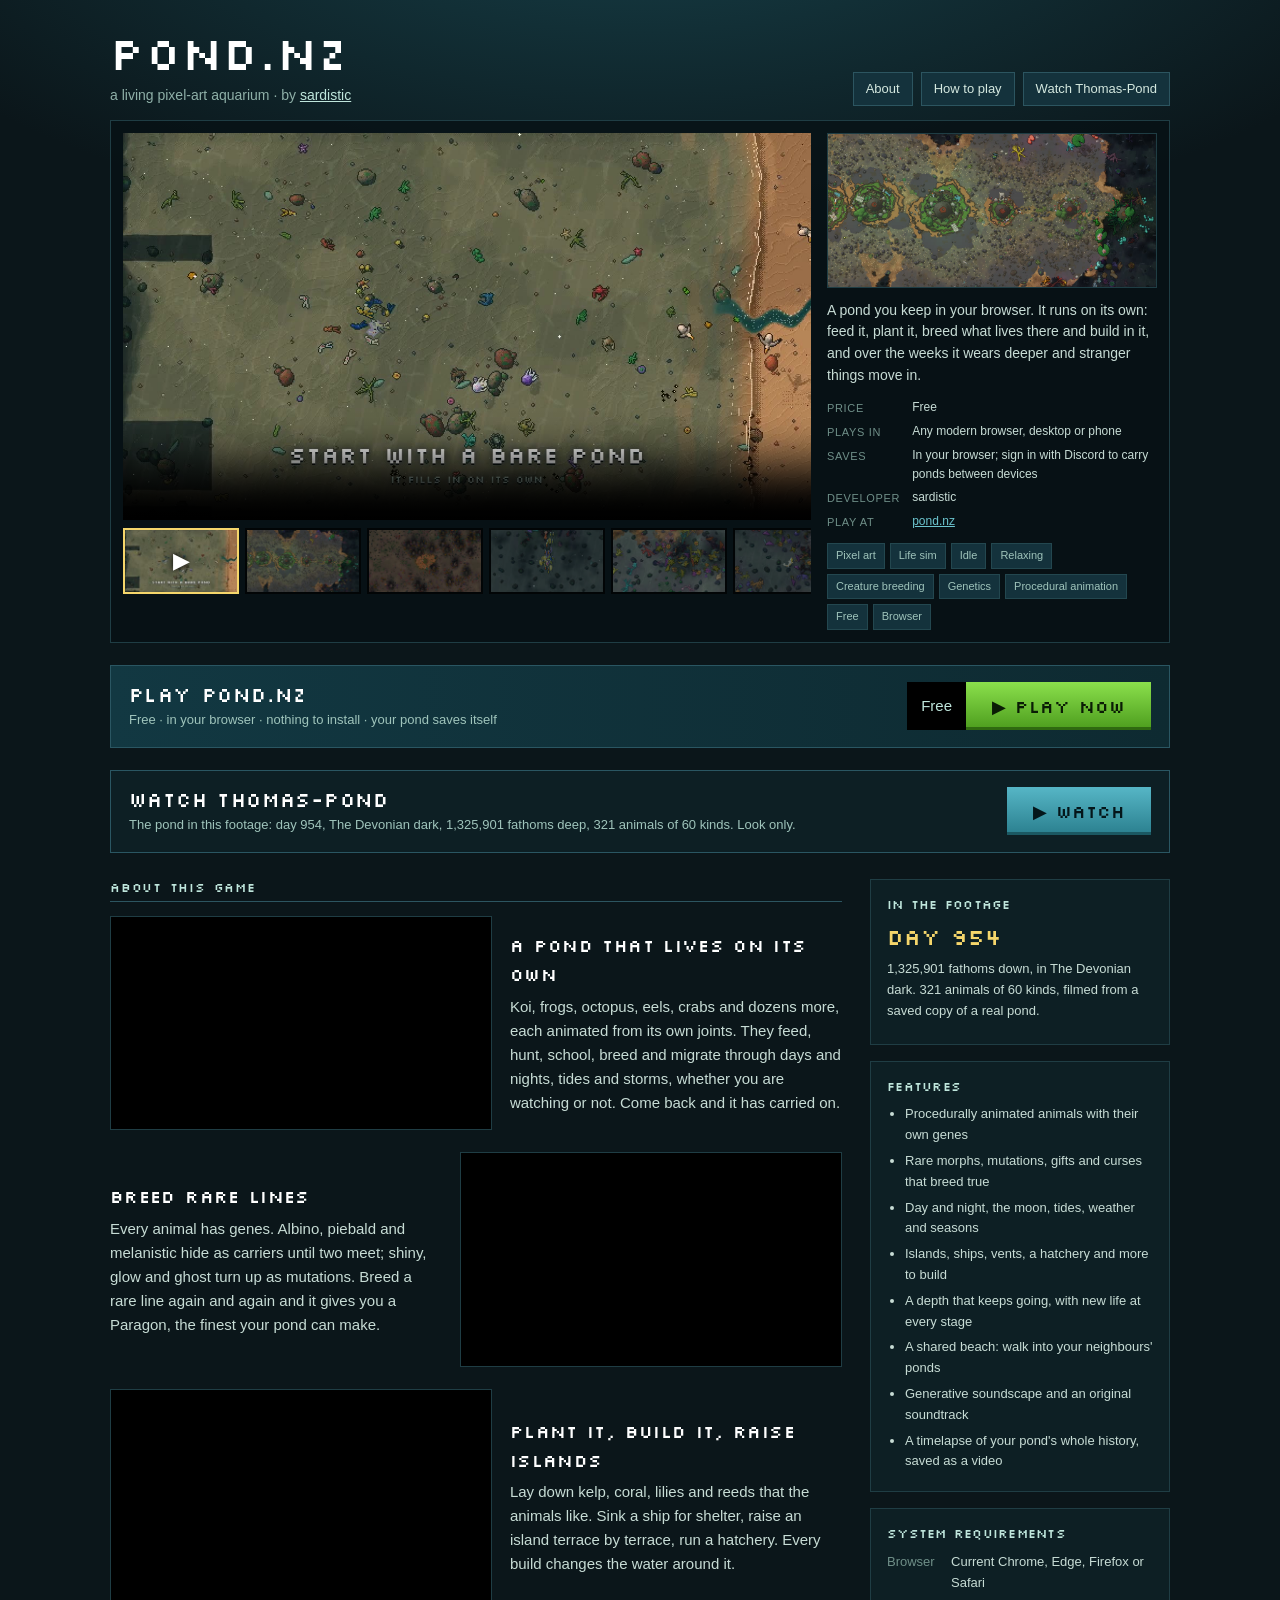
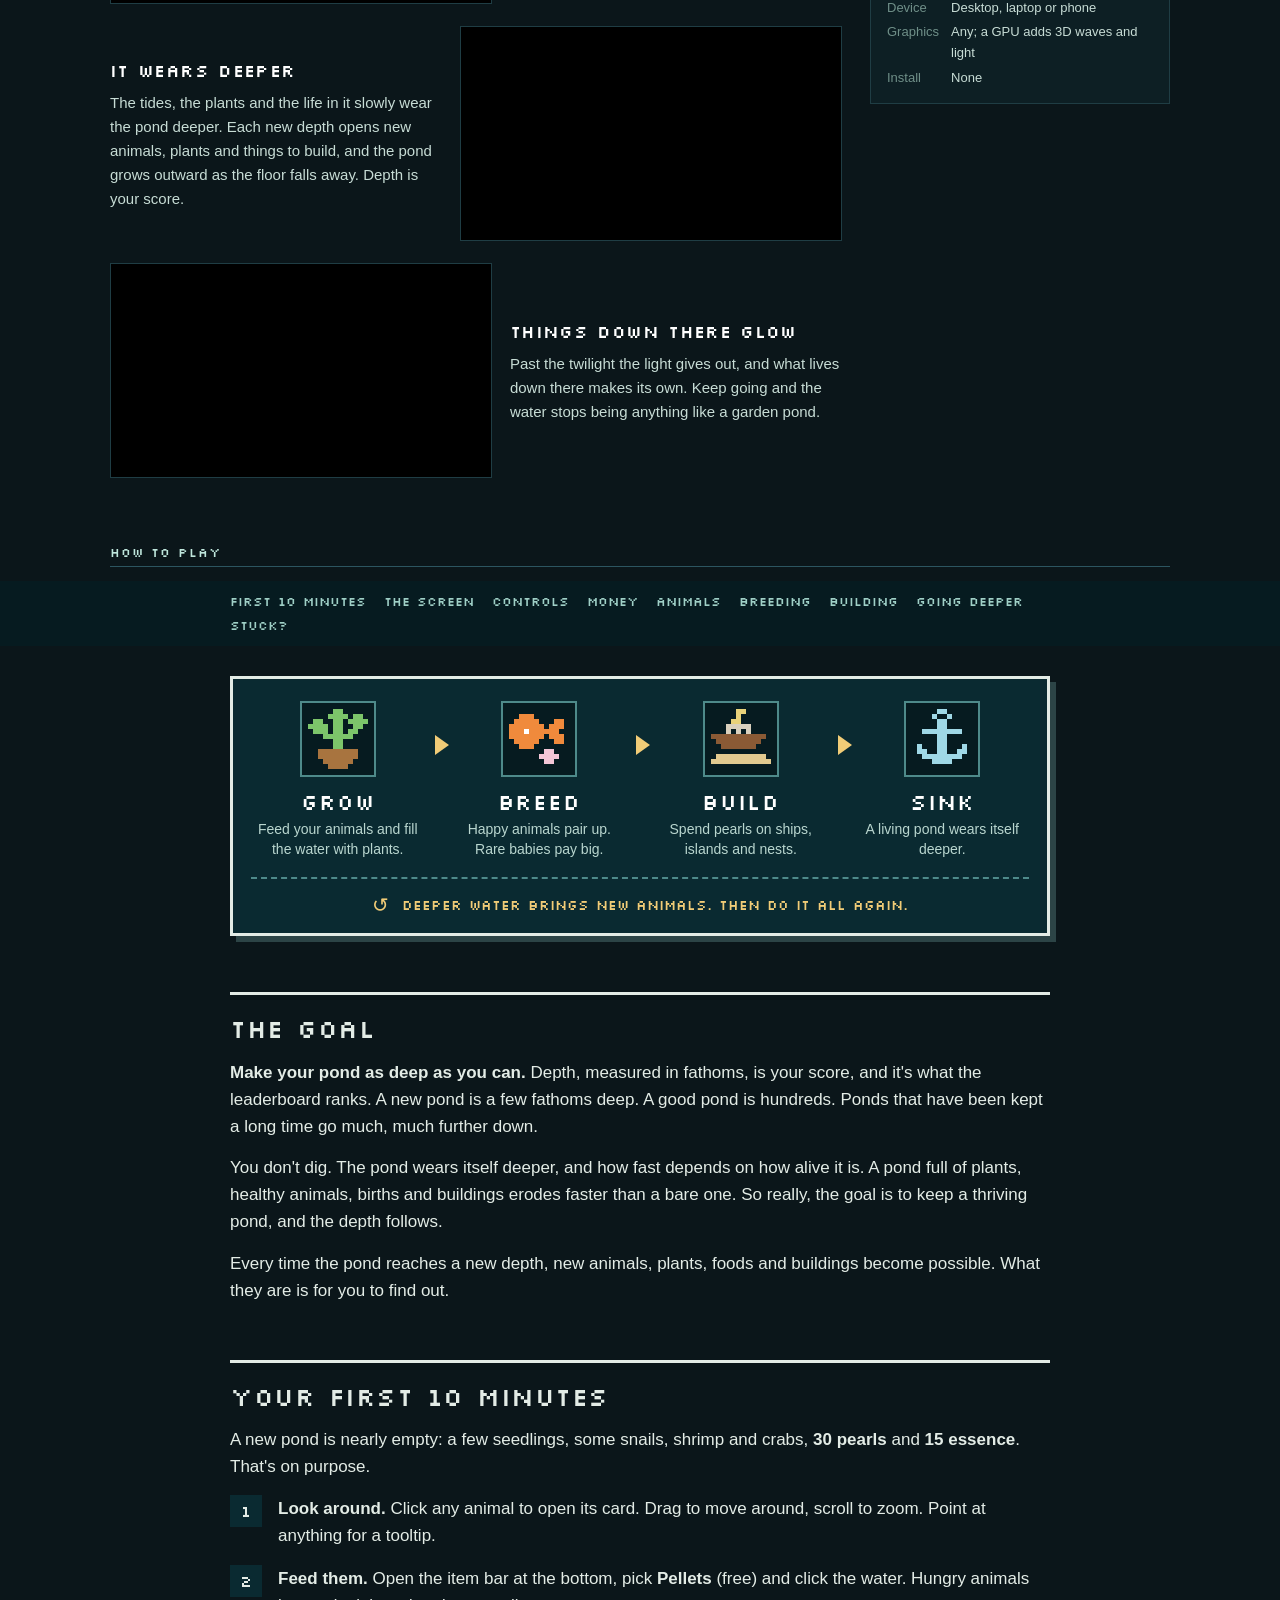
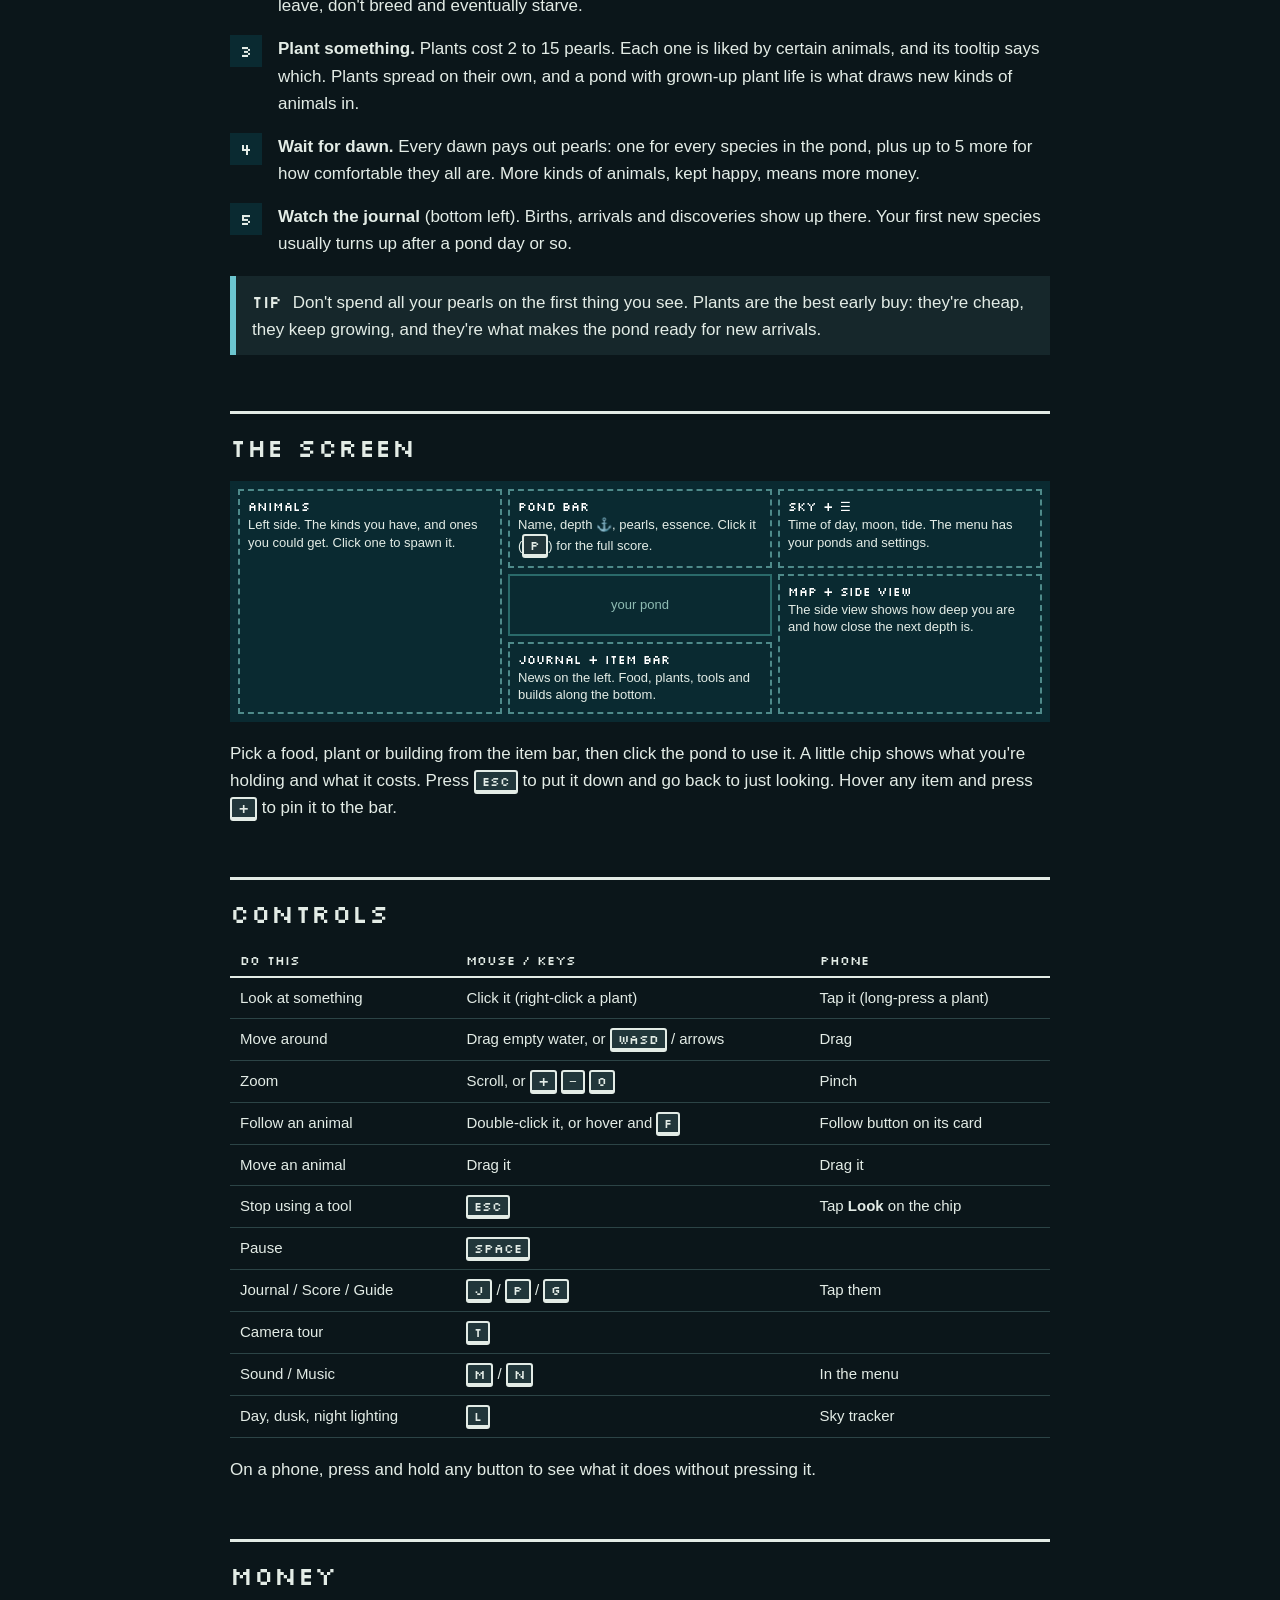
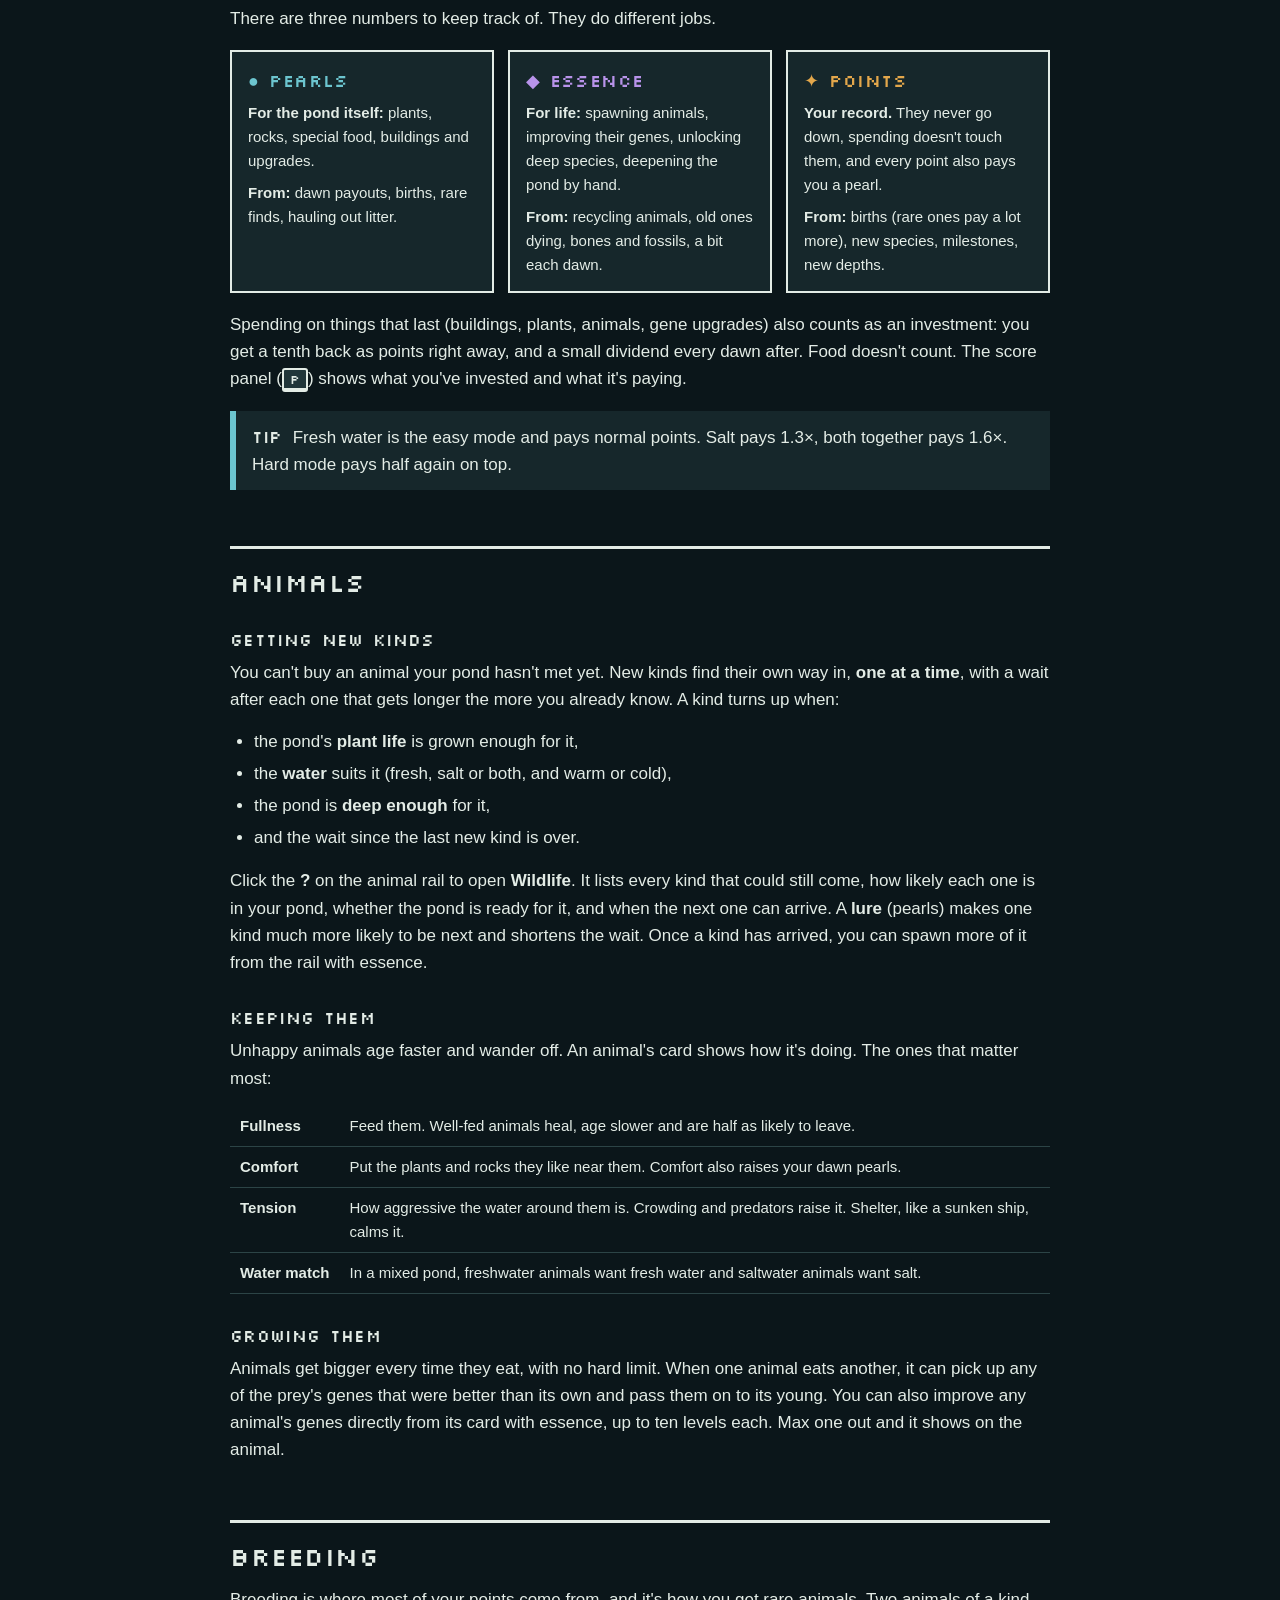
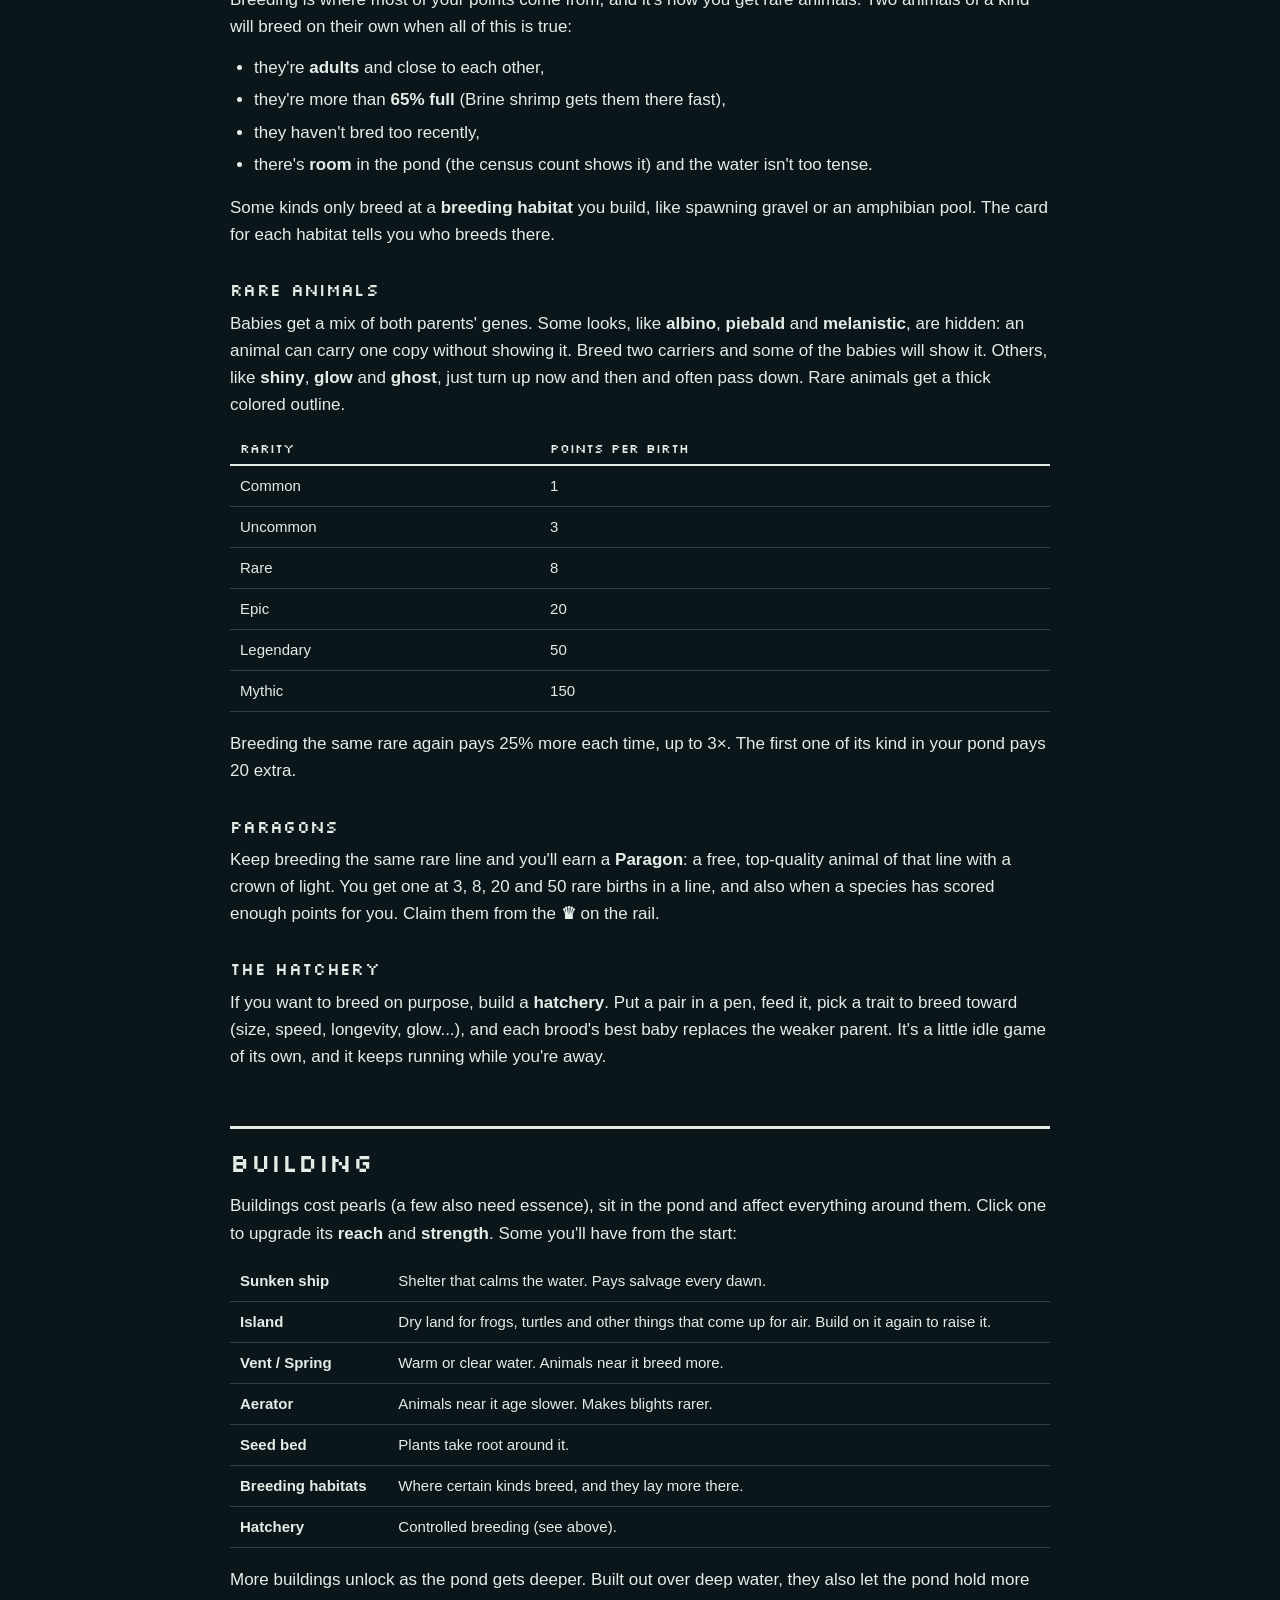
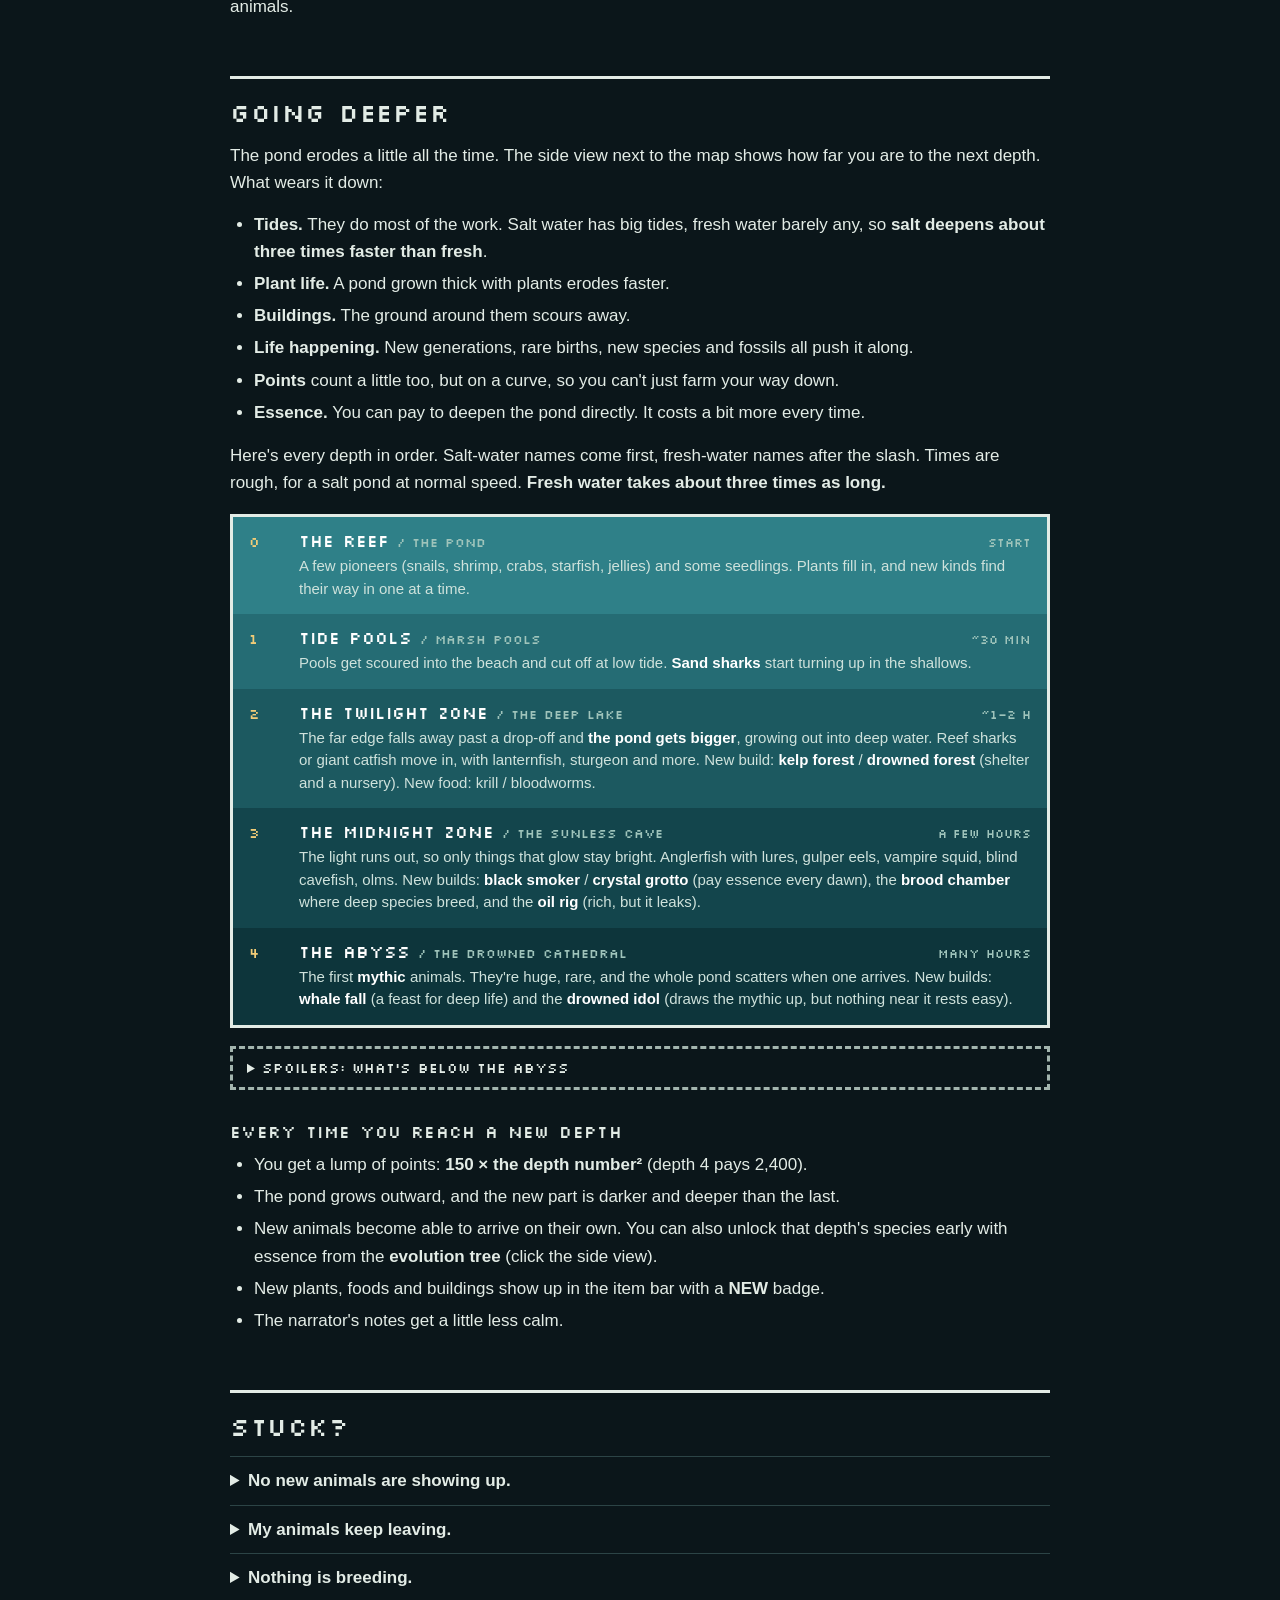
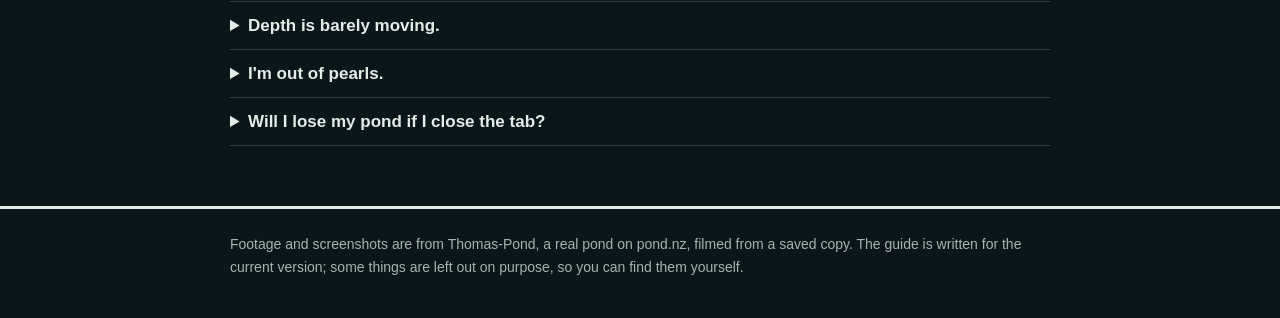
==== store/index.html @ df3bb443 "Add a store page at /store, with footage filmed from a real pond pond.nz/store: the trailer and scre" ====
<!doctype html>
<html lang="en">
<head>
<meta charset="utf-8">
<meta name="viewport" content="width=device-width,initial-scale=1">
<meta name="description" content="pond.nz, a living pixel-art aquarium in your browser: trailer, screenshots, features and how to play.">
<title>pond.nz · a living pixel-art aquarium</title>
<link rel="icon" href="/favicon.ico">
<link rel="canonical" href="https://pond.nz/store/">
<meta property="og:title" content="pond.nz · a living pixel-art aquarium">
<meta property="og:description" content="A pond you keep in your browser. Free, nothing to install.">
<meta property="og:image" content="https://pond.nz/store/media/trailer-poster.jpg">
<meta property="og:url" content="https://pond.nz/store/">
<link rel="preconnect" href="https://fonts.googleapis.com">
<link href="https://fonts.googleapis.com/css2?family=Silkscreen&display=swap" rel="stylesheet">
<style>
:root{
  --bg:#0f1c1f;--panel:#16272b;--ink:#e3ece6;--soft:#a3b5ae;--rule:#2c4446;
  --water:#0a2a31;--water2:#061b20;--pearl:#6cc5cf;--ess:#b893ea;--pts:#e3a74b;--key:#21363a;
  --pixel:'Silkscreen',ui-monospace,monospace;
}
*{box-sizing:border-box}
html{-webkit-text-size-adjust:100%}
body{margin:0;background:var(--bg);color:var(--ink);font:17px/1.6 ui-rounded,'Trebuchet MS',Verdana,sans-serif}
a{color:var(--pearl)}
.wrap{max-width:860px;margin:0 auto;padding:0 20px}
h1,h2,h3,.px{font-family:var(--pixel);font-weight:400;letter-spacing:.02em}
h2{font-size:26px;line-height:1.2;margin:56px 0 14px;padding-top:18px;border-top:3px solid var(--ink)}
h3{font-size:17px;margin:28px 0 6px}
p{margin:0 0 14px}
ul,ol{margin:0 0 16px;padding-left:24px}
li{margin:5px 0}
b{font-weight:700}

/* top */
.top{background:var(--water);color:var(--foam);border-bottom:6px solid var(--water2)}
.top .wrap{display:flex;gap:22px;align-items:center;padding-top:36px;padding-bottom:34px}
.top img{width:84px;height:84px;image-rendering:pixelated;flex:none}
.top h1{font-size:44px;line-height:1;margin:0 0 10px}
.top p{margin:0;max-width:560px;color:#b9d6cf}
.top a{color:#fff}
nav{background:var(--water2);font-family:var(--pixel);font-size:13px}
nav .wrap{display:flex;flex-wrap:wrap;gap:4px 18px;padding-top:10px;padding-bottom:10px}
nav a{color:#9fd0c6;text-decoration:none}
nav a:hover{color:#fff;text-decoration:underline}

kbd{font:13px/1 var(--pixel);background:var(--key);color:var(--ink);border:2px solid var(--ink);border-bottom-width:4px;border-radius:3px;padding:3px 6px 2px;display:inline-block;white-space:nowrap}

.box{background:var(--panel);border:2px solid var(--ink);box-shadow:5px 5px 0 var(--rule);padding:18px 22px;margin:20px 0}
.box > :last-child{margin-bottom:0}
.box h3:first-child{margin-top:0}
.tip{border-left:6px solid var(--pearl);background:var(--panel);padding:12px 16px;margin:18px 0}
.tip b:first-child{font-family:var(--pixel);font-weight:400;margin-right:6px}

ol.steps{counter-reset:s;list-style:none;padding:0}
ol.steps li{counter-increment:s;position:relative;padding-left:48px;margin:0 0 16px}
ol.steps li::before{content:counter(s);position:absolute;left:0;top:0;width:32px;height:32px;display:grid;place-items:center;font:16px var(--pixel);background:var(--water);color:var(--foam)}

table{width:100%;border-collapse:collapse;margin:8px 0 18px;font-size:15px}
th,td{text-align:left;vertical-align:top;padding:8px 10px;border-bottom:1px solid var(--rule)}
th{font:13px var(--pixel);border-bottom:2px solid var(--ink)}
td:first-child{white-space:nowrap}

.money{display:grid;grid-template-columns:repeat(3,1fr);gap:14px;margin:18px 0}
.coin{background:var(--panel);border:2px solid var(--ink);padding:14px 16px}
.coin h3{margin:0 0 6px;font-size:18px}
.coin p{font-size:15px;margin:0 0 8px}
.coin p:last-child{margin:0}
.pearl h3{color:var(--pearl)}.ess h3{color:var(--ess)}.pts h3{color:var(--pts)}

.screen{display:grid;grid-template-columns:repeat(3,1fr);grid-template-rows:auto auto auto;gap:6px;background:var(--water);padding:8px;margin:18px 0;color:var(--foam);font-size:13px;line-height:1.35}
.screen div{border:2px dashed #4e8a8a;padding:8px;min-height:62px}
.screen b{display:block;font:12px var(--pixel);font-weight:400;color:#fff;margin-bottom:2px}
.s-bar{grid-column:2}.s-sky{grid-column:3}.s-rail{grid-column:1;grid-row:1/4}.s-pond{grid-column:2;grid-row:2;border-style:solid!important;border-color:#2a6a6a!important;display:grid;place-items:center;text-align:center;color:#8fbcb3}
.s-map{grid-column:3;grid-row:2/4}.s-journal{grid-column:2;grid-row:3}

.dive{list-style:none;margin:18px 0;padding:0;border:3px solid var(--ink)}
.tier{margin:0;padding:12px 16px 14px;color:#e6f2ee}
.t-head{display:flex;align-items:baseline;gap:12px;flex-wrap:wrap}
.t-num{font:14px var(--pixel);color:#f1cc77;min-width:38px}
.t-name{font:17px var(--pixel);color:#fff;flex:1}
.t-name i{font-style:normal;color:#9fc4bb;margin-left:8px;font-size:13px}
.t-when{font:12px var(--pixel);color:#9fc4bb}
.t-body{font-size:15px;line-height:1.5;color:#cfe2dc;margin:4px 0 0 50px}
.t-body b{color:#fff}
.spoil{border:3px dashed var(--soft)!important;padding:10px 14px!important;margin:0 0 18px}
.spoil summary{font:14px var(--pixel);font-weight:400}
.spoil .dive{margin-bottom:4px}

details{border-top:1px solid var(--rule);padding:10px 0}
details:last-of-type{border-bottom:1px solid var(--rule)}
summary{cursor:pointer;font-weight:700}
details p{margin:8px 0 0}

footer{margin-top:60px;padding:24px 0 40px;border-top:3px solid var(--ink);font-size:14px;color:var(--soft)}


/* game loop strip */
.loop{background:var(--water);border:3px solid var(--ink);box-shadow:6px 6px 0 var(--rule);margin:30px 0 8px;padding:22px 18px 16px;color:var(--foam)}
.loop-row{list-style:none;margin:0;padding:0;display:grid;grid-template-columns:repeat(4,1fr);gap:28px}
.step{position:relative;margin:0;text-align:center;display:flex;flex-direction:column;align-items:center}
.step:not(:last-child)::after{content:'';position:absolute;right:-24px;top:34px;border:10px solid transparent;border-left:14px solid #f1cc77;border-right:0}
.ico{width:76px;height:76px;background:var(--water2);border:2px solid #4e8a8a;display:grid;place-items:center;margin-bottom:10px}
.ico svg{width:60px;height:60px;display:block}
.step b{font:22px var(--pixel);font-weight:400;color:#fff;letter-spacing:.04em;text-transform:uppercase}
.step .cap{font-size:14px;line-height:1.4;color:#b9d6cf;margin-top:4px;max-width:170px}
.loop-back{margin:18px 0 0;padding-top:12px;border-top:2px dashed #4e8a8a;text-align:center;font:14px var(--pixel);color:#f1cc77}
.loop-back span{font-size:20px;margin-right:6px;vertical-align:-2px}
@media (max-width:640px){
  .loop-row{grid-template-columns:1fr 1fr;gap:22px 14px}
  .step:not(:last-child)::after{display:none}
  .ico{width:64px;height:64px}.ico svg{width:50px;height:50px}
  .step b{font-size:19px}
  .loop-back{font-size:12px}
}
@media (max-width:640px){
  .t-body{margin-left:0}.t-num{min-width:0}.t-name{font-size:15px}.t-name i{display:block;margin:2px 0 0}
  body{font-size:16px}
  .wrap{padding:0 16px}
  .top .wrap{gap:14px;padding-top:24px;padding-bottom:22px}
  .top img{width:56px;height:56px}
  .top h1{font-size:32px}
  h2{font-size:22px;margin-top:44px}
  .money{grid-template-columns:1fr}
  .screen{display:flex;flex-direction:column}
  .s-pond{display:none!important}
  td:first-child{white-space:normal}
  table{font-size:14px}
  th,td{padding:7px 6px}
}
@media print{nav{display:none}.top{background:none;color:inherit}.top p{color:inherit}.box{box-shadow:none}}

/* ---- the store page ---- */
body{background:#0b161a;background-image:radial-gradient(1200px 520px at 50% -120px,#17414a 0,transparent 70%)}
.store{max-width:1100px;margin:0 auto;padding:0 20px}
.store-head{padding:30px 0 14px;display:flex;align-items:flex-end;justify-content:space-between;gap:16px;flex-wrap:wrap}
.store-head h1{font-size:46px;line-height:1;margin:0;color:#fff}
.store-head .by{color:#8fb0a8;font-size:14px;margin-top:8px}
.store-head .by a{color:#bfe6dc}
.store-head .links{display:flex;gap:8px;flex-wrap:wrap}
.chip{display:inline-block;padding:6px 12px;background:#14323c;border:1px solid #2c5560;color:#d4e8df;text-decoration:none;font-size:13px}
.chip:hover{background:#1c4450}
.hero{display:grid;grid-template-columns:minmax(0,1fr) 330px;gap:16px;background:#071114cc;border:1px solid #1f3d44;padding:12px}
.hero > *,.cols > *{min-width:0}
.viewer{position:relative;aspect-ratio:16/9;background:#000;overflow:hidden}
.viewer video,.viewer img{position:absolute;inset:0;width:100%;height:100%;object-fit:cover;display:block;image-rendering:auto}
.viewer button.nav{position:absolute;top:50%;transform:translateY(-50%);width:42px;height:64px;border:0;background:#000a;color:#fff;font-size:26px;cursor:pointer;opacity:.0;transition:opacity .2s}
.viewer:hover button.nav,.viewer button.nav:focus-visible{opacity:1}
.viewer .prev{left:0}.viewer .next{right:0}
.viewer a.full{position:absolute;right:10px;bottom:10px;background:#000a;color:#fff;font-size:12px;padding:4px 8px;text-decoration:none}
.strip{display:flex;gap:6px;overflow-x:auto;padding:8px 0 2px;scrollbar-width:thin;scrollbar-color:#2c5560 transparent}
.strip button{flex:none;width:116px;aspect-ratio:16/9;padding:0;border:2px solid transparent;background:#000;cursor:pointer;position:relative;opacity:.7}
.strip button[aria-current="true"]{border-color:#f5d66b;opacity:1}
.strip button:hover{opacity:1}
.strip img{width:100%;height:100%;object-fit:cover;display:block}
.strip .playmark{position:absolute;inset:0;display:grid;place-items:center;color:#fff;font-size:22px;text-shadow:0 0 6px #000}
.side{display:flex;flex-direction:column;gap:12px;min-width:0}
.side .capsule{width:100%;aspect-ratio:920/430;object-fit:cover;display:block;border:1px solid #1f3d44}
.side .blurb{font-size:14px;line-height:1.55;color:#c7dcd5;margin:0}
.facts{display:grid;grid-template-columns:auto 1fr;gap:4px 12px;font-size:12px;margin:0}
.facts dt{color:#6f8f88;text-transform:uppercase;letter-spacing:.06em;font-size:11px;padding-top:2px}
.facts dd{margin:0;color:#c7dcd5}
.facts dd a{color:#6cc5cf}
.tags{display:flex;flex-wrap:wrap;gap:5px}
.tags span{font-size:11px;padding:3px 8px;background:#14323c;color:#9fc4bb;border:1px solid #23474f}
.buy{margin:22px 0 6px;background:linear-gradient(90deg,#123842,#0e2a31);border:1px solid #2a5662;padding:16px 18px;display:flex;align-items:center;justify-content:space-between;gap:16px;flex-wrap:wrap}
.buy h2{margin:0;padding:0;border:0;font-size:20px;color:#fff}
.buy p{margin:4px 0 0;font-size:13px;color:#9fc4bb}
.buy .act{display:flex;align-items:center;gap:0}
.buy .price{background:#000;color:#bfe6dc;padding:0 14px;height:48px;display:grid;place-items:center;font-size:15px}
.play{display:inline-flex;align-items:center;gap:10px;height:48px;padding:0 26px;background:linear-gradient(180deg,#8be04c,#4c9c1d);color:#0a1c05;font:18px var(--pixel);text-decoration:none;border:0;box-shadow:inset 0 -3px 0 #2f6a10}
.play:hover{background:linear-gradient(180deg,#a3f067,#5bb126)}
.play:focus-visible{outline:3px solid #f5d66b;outline-offset:3px}
.buy.alt{background:#0d1f24}
.buy.alt .play{background:linear-gradient(180deg,#56b6c6,#2a7f8e);color:#04161a;box-shadow:inset 0 -3px 0 #1b5862}
.cols{display:grid;grid-template-columns:minmax(0,1fr) 300px;gap:28px;margin-top:26px}
.sec-title{border-top:0;padding-top:0;margin-top:0;font:13px var(--pixel);color:#bfe6dc;letter-spacing:.06em;border-bottom:1px solid #2c5560;padding-bottom:6px;margin:0 0 14px;text-transform:uppercase}
.feature{display:grid;grid-template-columns:minmax(0,1.15fr) minmax(0,1fr);gap:18px;align-items:center;margin:0 0 22px}
.feature:nth-of-type(even){grid-template-columns:minmax(0,1fr) minmax(0,1.15fr)}
.feature:nth-of-type(even) video{order:2}
.feature video{width:100%;aspect-ratio:16/9;object-fit:cover;display:block;border:1px solid #1f3d44;background:#000}
.feature h3{margin:0 0 6px;font-size:18px;color:#fff}
.feature p{font-size:15px;color:#c7dcd5;margin:0}
.aside-box{background:#0d1f24;border:1px solid #1f3d44;padding:14px 16px;margin-bottom:16px;font-size:13px;color:#c7dcd5}
.aside-box h3{margin:0 0 8px;font-size:13px;color:#bfe6dc}
.aside-box ul{margin:0;padding-left:18px}
.aside-box p{margin:0 0 8px}
.aside-box .big{font:22px var(--pixel);color:#f5d66b}
.reqs{display:grid;grid-template-columns:auto 1fr;gap:4px 12px;margin:0}
.reqs dt{color:#6f8f88}.reqs dd{margin:0}
.guide-title{margin-top:44px!important}
.guide-wrap{max-width:860px}
@media (max-width:900px){.hero{grid-template-columns:1fr}.cols{grid-template-columns:1fr}.side .capsule{display:none}}
@media (max-width:640px){.store{padding:0 16px}.store-head h1{font-size:34px}.feature,.feature:nth-of-type(even){grid-template-columns:1fr}.feature:nth-of-type(even) video{order:0}.strip button{width:92px}.buy{padding:14px}.play{padding:0 18px}}
</style>
</head>
<body>
<div class="store">
<header class="store-head">
  <div><h1>pond.nz</h1><div class="by">a living pixel-art aquarium · by <a href="https://github.com/sardistic">sardistic</a></div></div>
  <div class="links"><a class="chip" href="#about">About</a><a class="chip" href="#how">How to play</a><a class="chip" href="https://pond.nz/thomas-pond">Watch Thomas-Pond</a></div>
</header>

<section class="hero" aria-label="Trailer and screenshots">
  <div>
    <div class="viewer" id="viewer"><button class="nav prev" type="button" aria-label="Previous">‹</button><button class="nav next" type="button" aria-label="Next">›</button></div>
    <div class="strip" id="strip" role="tablist" aria-label="Trailer and screenshots"></div>
  </div>
  <aside class="side">
    <img class="capsule" src="media/capsule.jpg" alt="Islands in a long-kept pond">
    <p class="blurb">A pond you keep in your browser. It runs on its own: feed it, plant it, breed what lives there and build in it, and over the weeks it wears deeper and stranger things move in.</p>
    <dl class="facts">
      <dt>Price</dt><dd>Free</dd>
      <dt>Plays in</dt><dd>Any modern browser, desktop or phone</dd>
      <dt>Saves</dt><dd>In your browser; sign in with Discord to carry ponds between devices</dd>
      <dt>Developer</dt><dd>sardistic</dd>
      <dt>Play at</dt><dd><a href="https://pond.nz">pond.nz</a></dd>
    </dl>
    <div class="tags" aria-label="Tags"><span>Pixel art</span><span>Life sim</span><span>Idle</span><span>Relaxing</span><span>Creature breeding</span><span>Genetics</span><span>Procedural animation</span><span>Free</span><span>Browser</span></div>
  </aside>
</section>

<section class="buy" aria-label="Play">
  <div><h2>Play pond.nz</h2><p>Free · in your browser · nothing to install · your pond saves itself</p></div>
  <div class="act"><span class="price">Free</span><a class="play" href="https://pond.nz">▶ Play now</a></div>
</section>
<section class="buy alt" aria-label="Watch a pond">
  <div><h2>Watch Thomas-Pond</h2><p>The pond in this footage: day 954, The Devonian dark, 1,325,901 fathoms deep, 321 animals of 60 kinds. Look only.</p></div>
  <div class="act"><a class="play" href="https://pond.nz/thomas-pond">▶ Watch</a></div>
</section>

<div class="cols">
  <div>
    <h2 class="sec-title" id="about">About this game</h2>
<div class="feature"><video src="media/loop-tour.mp4" muted loop playsinline autoplay preload="metadata" aria-label="A pond that lives on its own"></video><div><h3>A pond that lives on its own</h3><p>Koi, frogs, octopus, eels, crabs and dozens more, each animated from its own joints. They feed, hunt, school, breed and migrate through days and nights, tides and storms, whether you are watching or not. Come back and it has carried on.</p></div></div>
<div class="feature"><video src="media/loop-closeup.mp4" muted loop playsinline autoplay preload="metadata" aria-label="Breed rare lines"></video><div><h3>Breed rare lines</h3><p>Every animal has genes. Albino, piebald and melanistic hide as carriers until two meet; shiny, glow and ghost turn up as mutations. Breed a rare line again and again and it gives you a Paragon, the finest your pond can make.</p></div></div>
<div class="feature"><video src="media/loop-islands.mp4" muted loop playsinline autoplay preload="metadata" aria-label="Plant it, build it, raise islands"></video><div><h3>Plant it, build it, raise islands</h3><p>Lay down kelp, coral, lilies and reeds that the animals like. Sink a ship for shelter, raise an island terrace by terrace, run a hatchery. Every build changes the water around it.</p></div></div>
<div class="feature"><video src="media/loop-pan.mp4" muted loop playsinline autoplay preload="metadata" aria-label="It wears deeper"></video><div><h3>It wears deeper</h3><p>The tides, the plants and the life in it slowly wear the pond deeper. Each new depth opens new animals, plants and things to build, and the pond grows outward as the floor falls away. Depth is your score.</p></div></div>
<div class="feature"><video src="media/loop-glow.mp4" muted loop playsinline autoplay preload="metadata" aria-label="Things down there glow"></video><div><h3>Things down there glow</h3><p>Past the twilight the light gives out, and what lives down there makes its own. Keep going and the water stops being anything like a garden pond.</p></div></div>
  </div>
  <aside>
    <div class="aside-box"><h3>In the footage</h3><p class="big">Day 954</p><p>1,325,901 fathoms down, in The Devonian dark. 321 animals of 60 kinds, filmed from a saved copy of a real pond.</p></div>
    <div class="aside-box"><h3>Features</h3><ul>
      <li>Procedurally animated animals with their own genes</li>
      <li>Rare morphs, mutations, gifts and curses that breed true</li>
      <li>Day and night, the moon, tides, weather and seasons</li>
      <li>Islands, ships, vents, a hatchery and more to build</li>
      <li>A depth that keeps going, with new life at every stage</li>
      <li>A shared beach: walk into your neighbours' ponds</li>
      <li>Generative soundscape and an original soundtrack</li>
      <li>A timelapse of your pond's whole history, saved as a video</li>
    </ul></div>
    <div class="aside-box"><h3>System requirements</h3><dl class="reqs">
      <dt>Browser</dt><dd>Current Chrome, Edge, Firefox or Safari</dd>
      <dt>Device</dt><dd>Desktop, laptop or phone</dd>
      <dt>Graphics</dt><dd>Any; a GPU adds 3D waves and light</dd>
      <dt>Install</dt><dd>None</dd>
    </dl></div>
  </aside>
</div>

<h2 class="sec-title guide-title" id="how">How to play</h2>
</div>

<nav aria-label="Sections"><div class="wrap">
  <a href="#start">First 10 minutes</a>
  <a href="#screen">The screen</a>
  <a href="#controls">Controls</a>
  <a href="#money">Money</a>
  <a href="#animals">Animals</a>
  <a href="#breeding">Breeding</a>
  <a href="#build">Building</a>
  <a href="#depth">Going deeper</a>
  <a href="#stuck">Stuck?</a>
</div></nav>
<main class="wrap guide-wrap">


<section class="loop" aria-label="The game loop">
  <ol class="loop-row"><li class="step"><span class="ico"><svg viewBox="0 0 12 12" aria-hidden="true" shape-rendering="crispEdges"><rect x="5" y="0" width="1" height="1" fill="#7cc56a"/><rect x="6" y="0" width="1" height="1" fill="#7cc56a"/><rect x="4" y="1" width="1" height="1" fill="#7cc56a"/><rect x="5" y="1" width="1" height="1" fill="#7cc56a"/><rect x="6" y="1" width="1" height="1" fill="#7cc56a"/><rect x="7" y="1" width="1" height="1" fill="#7cc56a"/><rect x="9" y="1" width="1" height="1" fill="#7cc56a"/><rect x="10" y="1" width="1" height="1" fill="#7cc56a"/><rect x="1" y="2" width="1" height="1" fill="#7cc56a"/><rect x="2" y="2" width="1" height="1" fill="#7cc56a"/><rect x="5" y="2" width="1" height="1" fill="#7cc56a"/><rect x="6" y="2" width="1" height="1" fill="#7cc56a"/><rect x="8" y="2" width="1" height="1" fill="#7cc56a"/><rect x="9" y="2" width="1" height="1" fill="#7cc56a"/><rect x="10" y="2" width="1" height="1" fill="#7cc56a"/><rect x="11" y="2" width="1" height="1" fill="#7cc56a"/><rect x="0" y="3" width="1" height="1" fill="#7cc56a"/><rect x="1" y="3" width="1" height="1" fill="#7cc56a"/><rect x="2" y="3" width="1" height="1" fill="#7cc56a"/><rect x="3" y="3" width="1" height="1" fill="#7cc56a"/><rect x="5" y="3" width="1" height="1" fill="#7cc56a"/><rect x="6" y="3" width="1" height="1" fill="#7cc56a"/><rect x="9" y="3" width="1" height="1" fill="#7cc56a"/><rect x="10" y="3" width="1" height="1" fill="#7cc56a"/><rect x="1" y="4" width="1" height="1" fill="#7cc56a"/><rect x="2" y="4" width="1" height="1" fill="#7cc56a"/><rect x="3" y="4" width="1" height="1" fill="#7cc56a"/><rect x="5" y="4" width="1" height="1" fill="#7cc56a"/><rect x="6" y="4" width="1" height="1" fill="#7cc56a"/><rect x="8" y="4" width="1" height="1" fill="#7cc56a"/><rect x="9" y="4" width="1" height="1" fill="#7cc56a"/><rect x="3" y="5" width="1" height="1" fill="#7cc56a"/><rect x="4" y="5" width="1" height="1" fill="#7cc56a"/><rect x="5" y="5" width="1" height="1" fill="#7cc56a"/><rect x="6" y="5" width="1" height="1" fill="#7cc56a"/><rect x="7" y="5" width="1" height="1" fill="#7cc56a"/><rect x="8" y="5" width="1" height="1" fill="#7cc56a"/><rect x="5" y="6" width="1" height="1" fill="#7cc56a"/><rect x="6" y="6" width="1" height="1" fill="#7cc56a"/><rect x="5" y="7" width="1" height="1" fill="#7cc56a"/><rect x="6" y="7" width="1" height="1" fill="#7cc56a"/><rect x="2" y="8" width="1" height="1" fill="#a8743f"/><rect x="3" y="8" width="1" height="1" fill="#a8743f"/><rect x="4" y="8" width="1" height="1" fill="#a8743f"/><rect x="5" y="8" width="1" height="1" fill="#a8743f"/><rect x="6" y="8" width="1" height="1" fill="#a8743f"/><rect x="7" y="8" width="1" height="1" fill="#a8743f"/><rect x="8" y="8" width="1" height="1" fill="#a8743f"/><rect x="9" y="8" width="1" height="1" fill="#a8743f"/><rect x="2" y="9" width="1" height="1" fill="#a8743f"/><rect x="3" y="9" width="1" height="1" fill="#a8743f"/><rect x="4" y="9" width="1" height="1" fill="#a8743f"/><rect x="5" y="9" width="1" height="1" fill="#a8743f"/><rect x="6" y="9" width="1" height="1" fill="#a8743f"/><rect x="7" y="9" width="1" height="1" fill="#a8743f"/><rect x="8" y="9" width="1" height="1" fill="#a8743f"/><rect x="9" y="9" width="1" height="1" fill="#a8743f"/><rect x="3" y="10" width="1" height="1" fill="#a8743f"/><rect x="4" y="10" width="1" height="1" fill="#a8743f"/><rect x="5" y="10" width="1" height="1" fill="#a8743f"/><rect x="6" y="10" width="1" height="1" fill="#a8743f"/><rect x="7" y="10" width="1" height="1" fill="#a8743f"/><rect x="8" y="10" width="1" height="1" fill="#a8743f"/><rect x="4" y="11" width="1" height="1" fill="#a8743f"/><rect x="5" y="11" width="1" height="1" fill="#a8743f"/><rect x="6" y="11" width="1" height="1" fill="#a8743f"/><rect x="7" y="11" width="1" height="1" fill="#a8743f"/></svg></span><b>Grow</b><span class="cap">Feed your animals and fill the water with plants.</span></li><li class="step"><span class="ico"><svg viewBox="0 0 12 12" aria-hidden="true" shape-rendering="crispEdges"><rect x="2" y="1" width="1" height="1" fill="#f08a3c"/><rect x="3" y="1" width="1" height="1" fill="#f08a3c"/><rect x="4" y="1" width="1" height="1" fill="#f08a3c"/><rect x="1" y="2" width="1" height="1" fill="#f08a3c"/><rect x="2" y="2" width="1" height="1" fill="#f08a3c"/><rect x="3" y="2" width="1" height="1" fill="#f08a3c"/><rect x="4" y="2" width="1" height="1" fill="#f08a3c"/><rect x="5" y="2" width="1" height="1" fill="#f08a3c"/><rect x="9" y="2" width="1" height="1" fill="#f08a3c"/><rect x="10" y="2" width="1" height="1" fill="#f08a3c"/><rect x="0" y="3" width="1" height="1" fill="#f08a3c"/><rect x="1" y="3" width="1" height="1" fill="#f08a3c"/><rect x="2" y="3" width="1" height="1" fill="#f08a3c"/><rect x="3" y="3" width="1" height="1" fill="#f08a3c"/><rect x="4" y="3" width="1" height="1" fill="#f08a3c"/><rect x="5" y="3" width="1" height="1" fill="#f08a3c"/><rect x="6" y="3" width="1" height="1" fill="#f08a3c"/><rect x="8" y="3" width="1" height="1" fill="#f08a3c"/><rect x="9" y="3" width="1" height="1" fill="#f08a3c"/><rect x="10" y="3" width="1" height="1" fill="#f08a3c"/><rect x="0" y="4" width="1" height="1" fill="#f08a3c"/><rect x="1" y="4" width="1" height="1" fill="#f08a3c"/><rect x="2" y="4" width="1" height="1" fill="#f08a3c"/><rect x="3" y="4" width="1" height="1" fill="#ffffff"/><rect x="4" y="4" width="1" height="1" fill="#f08a3c"/><rect x="5" y="4" width="1" height="1" fill="#f08a3c"/><rect x="6" y="4" width="1" height="1" fill="#f08a3c"/><rect x="7" y="4" width="1" height="1" fill="#f08a3c"/><rect x="8" y="4" width="1" height="1" fill="#f08a3c"/><rect x="9" y="4" width="1" height="1" fill="#f08a3c"/><rect x="0" y="5" width="1" height="1" fill="#f08a3c"/><rect x="1" y="5" width="1" height="1" fill="#f08a3c"/><rect x="2" y="5" width="1" height="1" fill="#f08a3c"/><rect x="3" y="5" width="1" height="1" fill="#f08a3c"/><rect x="4" y="5" width="1" height="1" fill="#f08a3c"/><rect x="5" y="5" width="1" height="1" fill="#f08a3c"/><rect x="6" y="5" width="1" height="1" fill="#f08a3c"/><rect x="8" y="5" width="1" height="1" fill="#f08a3c"/><rect x="9" y="5" width="1" height="1" fill="#f08a3c"/><rect x="10" y="5" width="1" height="1" fill="#f08a3c"/><rect x="1" y="6" width="1" height="1" fill="#f08a3c"/><rect x="2" y="6" width="1" height="1" fill="#f08a3c"/><rect x="3" y="6" width="1" height="1" fill="#f08a3c"/><rect x="4" y="6" width="1" height="1" fill="#f08a3c"/><rect x="5" y="6" width="1" height="1" fill="#f08a3c"/><rect x="9" y="6" width="1" height="1" fill="#f08a3c"/><rect x="10" y="6" width="1" height="1" fill="#f08a3c"/><rect x="2" y="7" width="1" height="1" fill="#f08a3c"/><rect x="3" y="7" width="1" height="1" fill="#f08a3c"/><rect x="4" y="7" width="1" height="1" fill="#f08a3c"/><rect x="7" y="8" width="1" height="1" fill="#f3c6d6"/><rect x="8" y="8" width="1" height="1" fill="#f3c6d6"/><rect x="6" y="9" width="1" height="1" fill="#f3c6d6"/><rect x="7" y="9" width="1" height="1" fill="#f3c6d6"/><rect x="8" y="9" width="1" height="1" fill="#f3c6d6"/><rect x="9" y="9" width="1" height="1" fill="#f3c6d6"/><rect x="7" y="10" width="1" height="1" fill="#f3c6d6"/><rect x="8" y="10" width="1" height="1" fill="#f3c6d6"/></svg></span><b>Breed</b><span class="cap">Happy animals pair up. Rare babies pay big.</span></li><li class="step"><span class="ico"><svg viewBox="0 0 12 12" aria-hidden="true" shape-rendering="crispEdges"><rect x="5" y="0" width="1" height="1" fill="#e8d27a"/><rect x="6" y="0" width="1" height="1" fill="#e8d27a"/><rect x="5" y="1" width="1" height="1" fill="#e8d27a"/><rect x="4" y="2" width="1" height="1" fill="#e8d27a"/><rect x="5" y="2" width="1" height="1" fill="#e8d27a"/><rect x="3" y="3" width="1" height="1" fill="#d9d0bd"/><rect x="4" y="3" width="1" height="1" fill="#d9d0bd"/><rect x="5" y="3" width="1" height="1" fill="#d9d0bd"/><rect x="6" y="3" width="1" height="1" fill="#d9d0bd"/><rect x="7" y="3" width="1" height="1" fill="#d9d0bd"/><rect x="3" y="4" width="1" height="1" fill="#d9d0bd"/><rect x="5" y="4" width="1" height="1" fill="#d9d0bd"/><rect x="7" y="4" width="1" height="1" fill="#d9d0bd"/><rect x="0" y="5" width="1" height="1" fill="#8a5a35"/><rect x="1" y="5" width="1" height="1" fill="#8a5a35"/><rect x="2" y="5" width="1" height="1" fill="#8a5a35"/><rect x="3" y="5" width="1" height="1" fill="#8a5a35"/><rect x="4" y="5" width="1" height="1" fill="#8a5a35"/><rect x="5" y="5" width="1" height="1" fill="#8a5a35"/><rect x="6" y="5" width="1" height="1" fill="#8a5a35"/><rect x="7" y="5" width="1" height="1" fill="#8a5a35"/><rect x="8" y="5" width="1" height="1" fill="#8a5a35"/><rect x="9" y="5" width="1" height="1" fill="#8a5a35"/><rect x="10" y="5" width="1" height="1" fill="#8a5a35"/><rect x="1" y="6" width="1" height="1" fill="#8a5a35"/><rect x="2" y="6" width="1" height="1" fill="#8a5a35"/><rect x="3" y="6" width="1" height="1" fill="#8a5a35"/><rect x="4" y="6" width="1" height="1" fill="#8a5a35"/><rect x="5" y="6" width="1" height="1" fill="#8a5a35"/><rect x="6" y="6" width="1" height="1" fill="#8a5a35"/><rect x="7" y="6" width="1" height="1" fill="#8a5a35"/><rect x="8" y="6" width="1" height="1" fill="#8a5a35"/><rect x="9" y="6" width="1" height="1" fill="#8a5a35"/><rect x="2" y="7" width="1" height="1" fill="#8a5a35"/><rect x="3" y="7" width="1" height="1" fill="#8a5a35"/><rect x="4" y="7" width="1" height="1" fill="#8a5a35"/><rect x="5" y="7" width="1" height="1" fill="#8a5a35"/><rect x="6" y="7" width="1" height="1" fill="#8a5a35"/><rect x="7" y="7" width="1" height="1" fill="#8a5a35"/><rect x="8" y="7" width="1" height="1" fill="#8a5a35"/><rect x="1" y="9" width="1" height="1" fill="#e2c98f"/><rect x="2" y="9" width="1" height="1" fill="#e2c98f"/><rect x="3" y="9" width="1" height="1" fill="#e2c98f"/><rect x="4" y="9" width="1" height="1" fill="#e2c98f"/><rect x="5" y="9" width="1" height="1" fill="#e2c98f"/><rect x="6" y="9" width="1" height="1" fill="#e2c98f"/><rect x="7" y="9" width="1" height="1" fill="#e2c98f"/><rect x="8" y="9" width="1" height="1" fill="#e2c98f"/><rect x="9" y="9" width="1" height="1" fill="#e2c98f"/><rect x="10" y="9" width="1" height="1" fill="#e2c98f"/><rect x="0" y="10" width="1" height="1" fill="#e2c98f"/><rect x="1" y="10" width="1" height="1" fill="#e2c98f"/><rect x="2" y="10" width="1" height="1" fill="#e2c98f"/><rect x="3" y="10" width="1" height="1" fill="#e2c98f"/><rect x="4" y="10" width="1" height="1" fill="#e2c98f"/><rect x="5" y="10" width="1" height="1" fill="#e2c98f"/><rect x="6" y="10" width="1" height="1" fill="#e2c98f"/><rect x="7" y="10" width="1" height="1" fill="#e2c98f"/><rect x="8" y="10" width="1" height="1" fill="#e2c98f"/><rect x="9" y="10" width="1" height="1" fill="#e2c98f"/><rect x="10" y="10" width="1" height="1" fill="#e2c98f"/><rect x="11" y="10" width="1" height="1" fill="#e2c98f"/></svg></span><b>Build</b><span class="cap">Spend pearls on ships, islands and nests.</span></li><li class="step"><span class="ico"><svg viewBox="0 0 12 12" aria-hidden="true" shape-rendering="crispEdges"><rect x="5" y="0" width="1" height="1" fill="#9fd8e6"/><rect x="6" y="0" width="1" height="1" fill="#9fd8e6"/><rect x="4" y="1" width="1" height="1" fill="#9fd8e6"/><rect x="7" y="1" width="1" height="1" fill="#9fd8e6"/><rect x="5" y="2" width="1" height="1" fill="#9fd8e6"/><rect x="6" y="2" width="1" height="1" fill="#9fd8e6"/><rect x="5" y="3" width="1" height="1" fill="#9fd8e6"/><rect x="6" y="3" width="1" height="1" fill="#9fd8e6"/><rect x="2" y="4" width="1" height="1" fill="#9fd8e6"/><rect x="3" y="4" width="1" height="1" fill="#9fd8e6"/><rect x="4" y="4" width="1" height="1" fill="#9fd8e6"/><rect x="5" y="4" width="1" height="1" fill="#9fd8e6"/><rect x="6" y="4" width="1" height="1" fill="#9fd8e6"/><rect x="7" y="4" width="1" height="1" fill="#9fd8e6"/><rect x="8" y="4" width="1" height="1" fill="#9fd8e6"/><rect x="9" y="4" width="1" height="1" fill="#9fd8e6"/><rect x="5" y="5" width="1" height="1" fill="#9fd8e6"/><rect x="6" y="5" width="1" height="1" fill="#9fd8e6"/><rect x="5" y="6" width="1" height="1" fill="#9fd8e6"/><rect x="6" y="6" width="1" height="1" fill="#9fd8e6"/><rect x="1" y="7" width="1" height="1" fill="#9fd8e6"/><rect x="5" y="7" width="1" height="1" fill="#9fd8e6"/><rect x="6" y="7" width="1" height="1" fill="#9fd8e6"/><rect x="10" y="7" width="1" height="1" fill="#9fd8e6"/><rect x="1" y="8" width="1" height="1" fill="#9fd8e6"/><rect x="2" y="8" width="1" height="1" fill="#9fd8e6"/><rect x="5" y="8" width="1" height="1" fill="#9fd8e6"/><rect x="6" y="8" width="1" height="1" fill="#9fd8e6"/><rect x="9" y="8" width="1" height="1" fill="#9fd8e6"/><rect x="10" y="8" width="1" height="1" fill="#9fd8e6"/><rect x="2" y="9" width="1" height="1" fill="#9fd8e6"/><rect x="3" y="9" width="1" height="1" fill="#9fd8e6"/><rect x="4" y="9" width="1" height="1" fill="#9fd8e6"/><rect x="5" y="9" width="1" height="1" fill="#9fd8e6"/><rect x="6" y="9" width="1" height="1" fill="#9fd8e6"/><rect x="7" y="9" width="1" height="1" fill="#9fd8e6"/><rect x="8" y="9" width="1" height="1" fill="#9fd8e6"/><rect x="9" y="9" width="1" height="1" fill="#9fd8e6"/><rect x="4" y="10" width="1" height="1" fill="#9fd8e6"/><rect x="5" y="10" width="1" height="1" fill="#9fd8e6"/><rect x="6" y="10" width="1" height="1" fill="#9fd8e6"/><rect x="7" y="10" width="1" height="1" fill="#9fd8e6"/></svg></span><b>Sink</b><span class="cap">A living pond wears itself deeper.</span></li></ol>
  <p class="loop-back"><span aria-hidden="true">↺</span> Deeper water brings new animals. Then do it all again.</p>
</section>

<h2 id="goal">The goal</h2>
<p><b>Make your pond as deep as you can.</b> Depth, measured in fathoms, is your score, and it's what the leaderboard ranks. A new pond is a few fathoms deep. A good pond is hundreds. Ponds that have been kept a long time go much, much further down.</p>
<p>You don't dig. The pond wears itself deeper, and how fast depends on how alive it is. A pond full of plants, healthy animals, births and buildings erodes faster than a bare one. So really, the goal is to keep a thriving pond, and the depth follows.</p>
<p>Every time the pond reaches a new depth, new animals, plants, foods and buildings become possible. What they are is for you to find out.</p>

<h2 id="start">Your first 10 minutes</h2>
<p>A new pond is nearly empty: a few seedlings, some snails, shrimp and crabs, <b>30 pearls</b> and <b>15 essence</b>. That's on purpose.</p>
<ol class="steps">
  <li><b>Look around.</b> Click any animal to open its card. Drag to move around, scroll to zoom. Point at anything for a tooltip.</li>
  <li><b>Feed them.</b> Open the item bar at the bottom, pick <b>Pellets</b> (free) and click the water. Hungry animals leave, don't breed and eventually starve.</li>
  <li><b>Plant something.</b> Plants cost 2 to 15 pearls. Each one is liked by certain animals, and its tooltip says which. Plants spread on their own, and a pond with grown-up plant life is what draws new kinds of animals in.</li>
  <li><b>Wait for dawn.</b> Every dawn pays out pearls: one for every species in the pond, plus up to 5 more for how comfortable they all are. More kinds of animals, kept happy, means more money.</li>
  <li><b>Watch the journal</b> (bottom left). Births, arrivals and discoveries show up there. Your first new species usually turns up after a pond day or so.</li>
</ol>
<div class="tip"><b>Tip</b> Don't spend all your pearls on the first thing you see. Plants are the best early buy: they're cheap, they keep growing, and they're what makes the pond ready for new arrivals.</div>

<h2 id="screen">The screen</h2>
<div class="screen" aria-label="Rough layout of the game screen">
  <div class="s-rail"><b>Animals</b>Left side. The kinds you have, and ones you could get. Click one to spawn it.</div>
  <div class="s-bar"><b>Pond bar</b>Name, depth ⚓, pearls, essence. Click it (<kbd>P</kbd>) for the full score.</div>
  <div class="s-sky"><b>Sky + ☰</b>Time of day, moon, tide. The menu has your ponds and settings.</div>
  <div class="s-pond">your pond</div>
  <div class="s-map"><b>Map + side view</b>The side view shows how deep you are and how close the next depth is.</div>
  <div class="s-journal"><b>Journal + item bar</b>News on the left. Food, plants, tools and builds along the bottom.</div>
</div>
<p>Pick a food, plant or building from the item bar, then click the pond to use it. A little chip shows what you're holding and what it costs. Press <kbd>Esc</kbd> to put it down and go back to just looking. Hover any item and press <kbd>+</kbd> to pin it to the bar.</p>

<h2 id="controls">Controls</h2>
<table>
  <thead><tr><th>Do this</th><th>Mouse / keys</th><th>Phone</th></tr></thead>
  <tbody>
    <tr><td>Look at something</td><td>Click it (right-click a plant)</td><td>Tap it (long-press a plant)</td></tr>
    <tr><td>Move around</td><td>Drag empty water, or <kbd>WASD</kbd> / arrows</td><td>Drag</td></tr>
    <tr><td>Zoom</td><td>Scroll, or <kbd>+</kbd> <kbd>−</kbd> <kbd>0</kbd></td><td>Pinch</td></tr>
    <tr><td>Follow an animal</td><td>Double-click it, or hover and <kbd>F</kbd></td><td>Follow button on its card</td></tr>
    <tr><td>Move an animal</td><td>Drag it</td><td>Drag it</td></tr>
    <tr><td>Stop using a tool</td><td><kbd>Esc</kbd></td><td>Tap <b>Look</b> on the chip</td></tr>
    <tr><td>Pause</td><td><kbd>Space</kbd></td><td></td></tr>
    <tr><td>Journal / Score / Guide</td><td><kbd>J</kbd> / <kbd>P</kbd> / <kbd>G</kbd></td><td>Tap them</td></tr>
    <tr><td>Camera tour</td><td><kbd>T</kbd></td><td></td></tr>
    <tr><td>Sound / Music</td><td><kbd>M</kbd> / <kbd>N</kbd></td><td>In the menu</td></tr>
    <tr><td>Day, dusk, night lighting</td><td><kbd>L</kbd></td><td>Sky tracker</td></tr>
  </tbody>
</table>
<p>On a phone, press and hold any button to see what it does without pressing it.</p>

<h2 id="money">Money</h2>
<p>There are three numbers to keep track of. They do different jobs.</p>
<div class="money">
  <div class="coin pearl"><h3>● Pearls</h3><p><b>For the pond itself:</b> plants, rocks, special food, buildings and upgrades.</p><p><b>From:</b> dawn payouts, births, rare finds, hauling out litter.</p></div>
  <div class="coin ess"><h3>◆ Essence</h3><p><b>For life:</b> spawning animals, improving their genes, unlocking deep species, deepening the pond by hand.</p><p><b>From:</b> recycling animals, old ones dying, bones and fossils, a bit each dawn.</p></div>
  <div class="coin pts"><h3>✦ Points</h3><p><b>Your record.</b> They never go down, spending doesn't touch them, and every point also pays you a pearl.</p><p><b>From:</b> births (rare ones pay a lot more), new species, milestones, new depths.</p></div>
</div>
<p>Spending on things that last (buildings, plants, animals, gene upgrades) also counts as an investment: you get a tenth back as points right away, and a small dividend every dawn after. Food doesn't count. The score panel (<kbd>P</kbd>) shows what you've invested and what it's paying.</p>
<div class="tip"><b>Tip</b> Fresh water is the easy mode and pays normal points. Salt pays 1.3×, both together pays 1.6×. Hard mode pays half again on top.</div>

<h2 id="animals">Animals</h2>
<h3>Getting new kinds</h3>
<p>You can't buy an animal your pond hasn't met yet. New kinds find their own way in, <b>one at a time</b>, with a wait after each one that gets longer the more you already know. A kind turns up when:</p>
<ul>
  <li>the pond's <b>plant life</b> is grown enough for it,</li>
  <li>the <b>water</b> suits it (fresh, salt or both, and warm or cold),</li>
  <li>the pond is <b>deep enough</b> for it,</li>
  <li>and the wait since the last new kind is over.</li>
</ul>
<p>Click the <b>?</b> on the animal rail to open <b>Wildlife</b>. It lists every kind that could still come, how likely each one is in your pond, whether the pond is ready for it, and when the next one can arrive. A <b>lure</b> (pearls) makes one kind much more likely to be next and shortens the wait. Once a kind has arrived, you can spawn more of it from the rail with essence.</p>

<h3>Keeping them</h3>
<p>Unhappy animals age faster and wander off. An animal's card shows how it's doing. The ones that matter most:</p>
<table>
  <tbody>
    <tr><td><b>Fullness</b></td><td>Feed them. Well-fed animals heal, age slower and are half as likely to leave.</td></tr>
    <tr><td><b>Comfort</b></td><td>Put the plants and rocks they like near them. Comfort also raises your dawn pearls.</td></tr>
    <tr><td><b>Tension</b></td><td>How aggressive the water around them is. Crowding and predators raise it. Shelter, like a sunken ship, calms it.</td></tr>
    <tr><td><b>Water match</b></td><td>In a mixed pond, freshwater animals want fresh water and saltwater animals want salt.</td></tr>
  </tbody>
</table>

<h3>Growing them</h3>
<p>Animals get bigger every time they eat, with no hard limit. When one animal eats another, it can pick up any of the prey's genes that were better than its own and pass them on to its young. You can also improve any animal's genes directly from its card with essence, up to ten levels each. Max one out and it shows on the animal.</p>

<h2 id="breeding">Breeding</h2>
<p>Breeding is where most of your points come from, and it's how you get rare animals. Two animals of a kind will breed on their own when all of this is true:</p>
<ul>
  <li>they're <b>adults</b> and close to each other,</li>
  <li>they're more than <b>65% full</b> (Brine shrimp gets them there fast),</li>
  <li>they haven't bred too recently,</li>
  <li>there's <b>room</b> in the pond (the census count shows it) and the water isn't too tense.</li>
</ul>
<p>Some kinds only breed at a <b>breeding habitat</b> you build, like spawning gravel or an amphibian pool. The card for each habitat tells you who breeds there.</p>

<h3>Rare animals</h3>
<p>Babies get a mix of both parents' genes. Some looks, like <b>albino</b>, <b>piebald</b> and <b>melanistic</b>, are hidden: an animal can carry one copy without showing it. Breed two carriers and some of the babies will show it. Others, like <b>shiny</b>, <b>glow</b> and <b>ghost</b>, just turn up now and then and often pass down. Rare animals get a thick colored outline.</p>
<table>
  <thead><tr><th>Rarity</th><th>Points per birth</th></tr></thead>
  <tbody>
    <tr><td>Common</td><td>1</td></tr>
    <tr><td>Uncommon</td><td>3</td></tr>
    <tr><td>Rare</td><td>8</td></tr>
    <tr><td>Epic</td><td>20</td></tr>
    <tr><td>Legendary</td><td>50</td></tr>
    <tr><td>Mythic</td><td>150</td></tr>
  </tbody>
</table>
<p>Breeding the same rare again pays 25% more each time, up to 3×. The first one of its kind in your pond pays 20 extra.</p>

<h3>Paragons</h3>
<p>Keep breeding the same rare line and you'll earn a <b>Paragon</b>: a free, top-quality animal of that line with a crown of light. You get one at 3, 8, 20 and 50 rare births in a line, and also when a species has scored enough points for you. Claim them from the <b>♛</b> on the rail.</p>

<h3>The hatchery</h3>
<p>If you want to breed on purpose, build a <b>hatchery</b>. Put a pair in a pen, feed it, pick a trait to breed toward (size, speed, longevity, glow...), and each brood's best baby replaces the weaker parent. It's a little idle game of its own, and it keeps running while you're away.</p>

<h2 id="build">Building</h2>
<p>Buildings cost pearls (a few also need essence), sit in the pond and affect everything around them. Click one to upgrade its <b>reach</b> and <b>strength</b>. Some you'll have from the start:</p>
<table>
  <tbody>
    <tr><td><b>Sunken ship</b></td><td>Shelter that calms the water. Pays salvage every dawn.</td></tr>
    <tr><td><b>Island</b></td><td>Dry land for frogs, turtles and other things that come up for air. Build on it again to raise it.</td></tr>
    <tr><td><b>Vent / Spring</b></td><td>Warm or clear water. Animals near it breed more.</td></tr>
    <tr><td><b>Aerator</b></td><td>Animals near it age slower. Makes blights rarer.</td></tr>
    <tr><td><b>Seed bed</b></td><td>Plants take root around it.</td></tr>
    <tr><td><b>Breeding habitats</b></td><td>Where certain kinds breed, and they lay more there.</td></tr>
    <tr><td><b>Hatchery</b></td><td>Controlled breeding (see above).</td></tr>
  </tbody>
</table>
<p>More buildings unlock as the pond gets deeper. Built out over deep water, they also let the pond hold more animals.</p>

<h2 id="depth">Going deeper</h2>
<p>The pond erodes a little all the time. The side view next to the map shows how far you are to the next depth. What wears it down:</p>
<ul>
  <li><b>Tides.</b> They do most of the work. Salt water has big tides, fresh water barely any, so <b>salt deepens about three times faster than fresh</b>.</li>
  <li><b>Plant life.</b> A pond grown thick with plants erodes faster.</li>
  <li><b>Buildings.</b> The ground around them scours away.</li>
  <li><b>Life happening.</b> New generations, rare births, new species and fossils all push it along.</li>
  <li><b>Points</b> count a little too, but on a curve, so you can't just farm your way down.</li>
  <li><b>Essence.</b> You can pay to deepen the pond directly. It costs a bit more every time.</li>
</ul>
<p>Here's every depth in order. Salt-water names come first, fresh-water names after the slash. Times are rough, for a salt pond at normal speed. <b>Fresh water takes about three times as long.</b></p>
<ol class="dive">
  <li class="tier" style="background:#2f8088"><div class="t-head"><span class="t-num">0</span><span class="t-name">The reef<i>/ The pond</i></span><span class="t-when">start</span></div><div class="t-body">A few pioneers (snails, shrimp, crabs, starfish, jellies) and some seedlings. Plants fill in, and new kinds find their way in one at a time.</div></li>
  <li class="tier" style="background:#256c74"><div class="t-head"><span class="t-num">1</span><span class="t-name">Tide pools<i>/ Marsh pools</i></span><span class="t-when">~30 min</span></div><div class="t-body">Pools get scoured into the beach and cut off at low tide. <b>Sand sharks</b> start turning up in the shallows.</div></li>
  <li class="tier" style="background:#1c5960"><div class="t-head"><span class="t-num">2</span><span class="t-name">The twilight zone<i>/ The deep lake</i></span><span class="t-when">~1–2 h</span></div><div class="t-body">The far edge falls away past a drop-off and <b>the pond gets bigger</b>, growing out into deep water. Reef sharks or giant catfish move in, with lanternfish, sturgeon and more. New build: <b>kelp forest</b> / <b>drowned forest</b> (shelter and a nursery). New food: krill / bloodworms.</div></li>
  <li class="tier" style="background:#13454c"><div class="t-head"><span class="t-num">3</span><span class="t-name">The midnight zone<i>/ The sunless cave</i></span><span class="t-when">a few hours</span></div><div class="t-body">The light runs out, so only things that glow stay bright. Anglerfish with lures, gulper eels, vampire squid, blind cavefish, olms. New builds: <b>black smoker</b> / <b>crystal grotto</b> (pay essence every dawn), the <b>brood chamber</b> where deep species breed, and the <b>oil rig</b> (rich, but it leaks).</div></li>
  <li class="tier" style="background:#0d353b"><div class="t-head"><span class="t-num">4</span><span class="t-name">The abyss<i>/ The drowned cathedral</i></span><span class="t-when">many hours</span></div><div class="t-body">The first <b>mythic</b> animals. They're huge, rare, and the whole pond scatters when one arrives. New builds: <b>whale fall</b> (a feast for deep life) and the <b>drowned idol</b> (draws the mythic up, but nothing near it rests easy).</div></li>
</ol>
<details class="spoil"><summary>Spoilers: what's below the abyss</summary>
<ol class="dive">
  <li class="tier" style="background:#0a2a30"><div class="t-head"><span class="t-num">5</span><span class="t-name">The hadal trench<i>/ The flooded crypts</i></span><span class="t-when">days</span></div><div class="t-body">Snailfish, frilled sharks, brine pools and tube worms, or crypt eels and an ossuary. A canyon opens across the deep floor. New food: chum.</div></li>
  <li class="tier" style="background:#092328"><div class="t-head"><span class="t-num">6</span><span class="t-name">The black below<i>/ The roots of the world</i></span></div><div class="t-body">Siphonophores like lit necklaces, giant squid. The spire of teeth / root cathedral. Lure lanterns.</div></li>
  <li class="tier" style="background:#0b2420"><div class="t-head"><span class="t-num">7</span><span class="t-name">The drowned city<i>/ The sunken city</i></span></div><div class="t-body">The Deep Ones walk the streets. The Cyclopean gate (one per pond, and vast). Offerings for the marked. <b>Corruption</b>, a fourth currency that comes from marked animals, matters a lot down here.</div></li>
  <li class="tier" style="background:#1c0f18"><div class="t-head"><span class="t-num">8</span><span class="t-name">The dreaming dark</span></div><div class="t-body">The Sleeper's cradle, very expensive, and the Sleeper itself.</div></li>
  <li class="tier" style="background:#1c160c"><div class="t-head"><span class="t-num">9–11</span><span class="t-name">The deep past</span></div><div class="t-body">The Cambrian sea, the Devonian dark, the Permian deep: trilobites, anomalocaris, dunkleosteus, coelacanths, plesiosaurs, mosasaurs. Fresh water gets sea scorpions, lungfish, giant amphibians and Hyneria.</div></li>
  <li class="tier" style="background:#140c22"><div class="t-head"><span class="t-num">12–14</span><span class="t-name">Where it stops being of this world</span></div><div class="t-body">The Starfall trench, the Glass garden, the Other sea. Alien artifacts land on the floor and leak parasites that ride your animals and change them. Some of their young come out as something new.</div></li>
  <li class="tier" style="background:#050608"><div class="t-head"><span class="t-num">15+</span><span class="t-name">…and on</span></div><div class="t-body">New depths keep getting named as you reach them, each half again as far as the last. There's no bottom, only more room.</div></li>
</ol>
</details>
<h3>Every time you reach a new depth</h3>
<ul>
  <li>You get a lump of points: <b>150 × the depth number²</b> (depth 4 pays 2,400).</li>
  <li>The pond grows outward, and the new part is darker and deeper than the last.</li>
  <li>New animals become able to arrive on their own. You can also unlock that depth's species early with essence from the <b>evolution tree</b> (click the side view).</li>
  <li>New plants, foods and buildings show up in the item bar with a <b>NEW</b> badge.</li>
  <li>The narrator's notes get a little less calm.</li>
</ul>

<h2 id="stuck">Stuck?</h2>
<details><summary>No new animals are showing up.</summary><p>Open <b>Wildlife</b> (the <b>?</b> on the animal rail). It tells you whether the pond is ready for each kind and when the next one can come. Usually you need more established plant life, or you just need to wait out the gap. A lure speeds it up.</p></details>
<details><summary>My animals keep leaving.</summary><p>Check their card. Low comfort, high tension, the wrong water or an empty belly all make them wander off. Feed them, put things they like nearby, and don't overcrowd. Spirulina keeps them well fed five times longer than pellets.</p></details>
<details><summary>Nothing is breeding.</summary><p>They need to be adults, near each other, more than 65% full, and not too recently bred. Check the census count for room. Some kinds (eels, rays, turtles, crabs, jellies, octopus and others) only breed at a breeding habitat, so build the right one.</p></details>
<details><summary>Depth is barely moving.</summary><p>Fresh water is slow, that's normal. Grow more plants, put up some buildings, and keep animals breeding. If you have spare essence, deepen by hand from the side view. Or switch to salt for your next pond.</p></details>
<details><summary>I'm out of pearls.</summary><p>Wait for dawn. Then put the pearls into more species and better comfort, since that's what raises your dawn pay. Pick up any litter on the beach; each piece is worth a pearl or more.</p></details>
<details><summary>Will I lose my pond if I close the tab?</summary><p>No. It saves itself every few seconds and picks up where you left off. Sign in with Discord from <b>Your ponds</b> to get it on other devices too. Every pond also gets its own address you can share; anyone who opens it gets their own copy to play with.</p></details>

</main>

<footer><div class="wrap">Footage and screenshots are from Thomas-Pond, a real pond on pond.nz, filmed from a saved copy. The guide is written for the current version; some things are left out on purpose, so you can find them yourself.</div></footer>
<script src="store.js"></script>
</body>
</html>
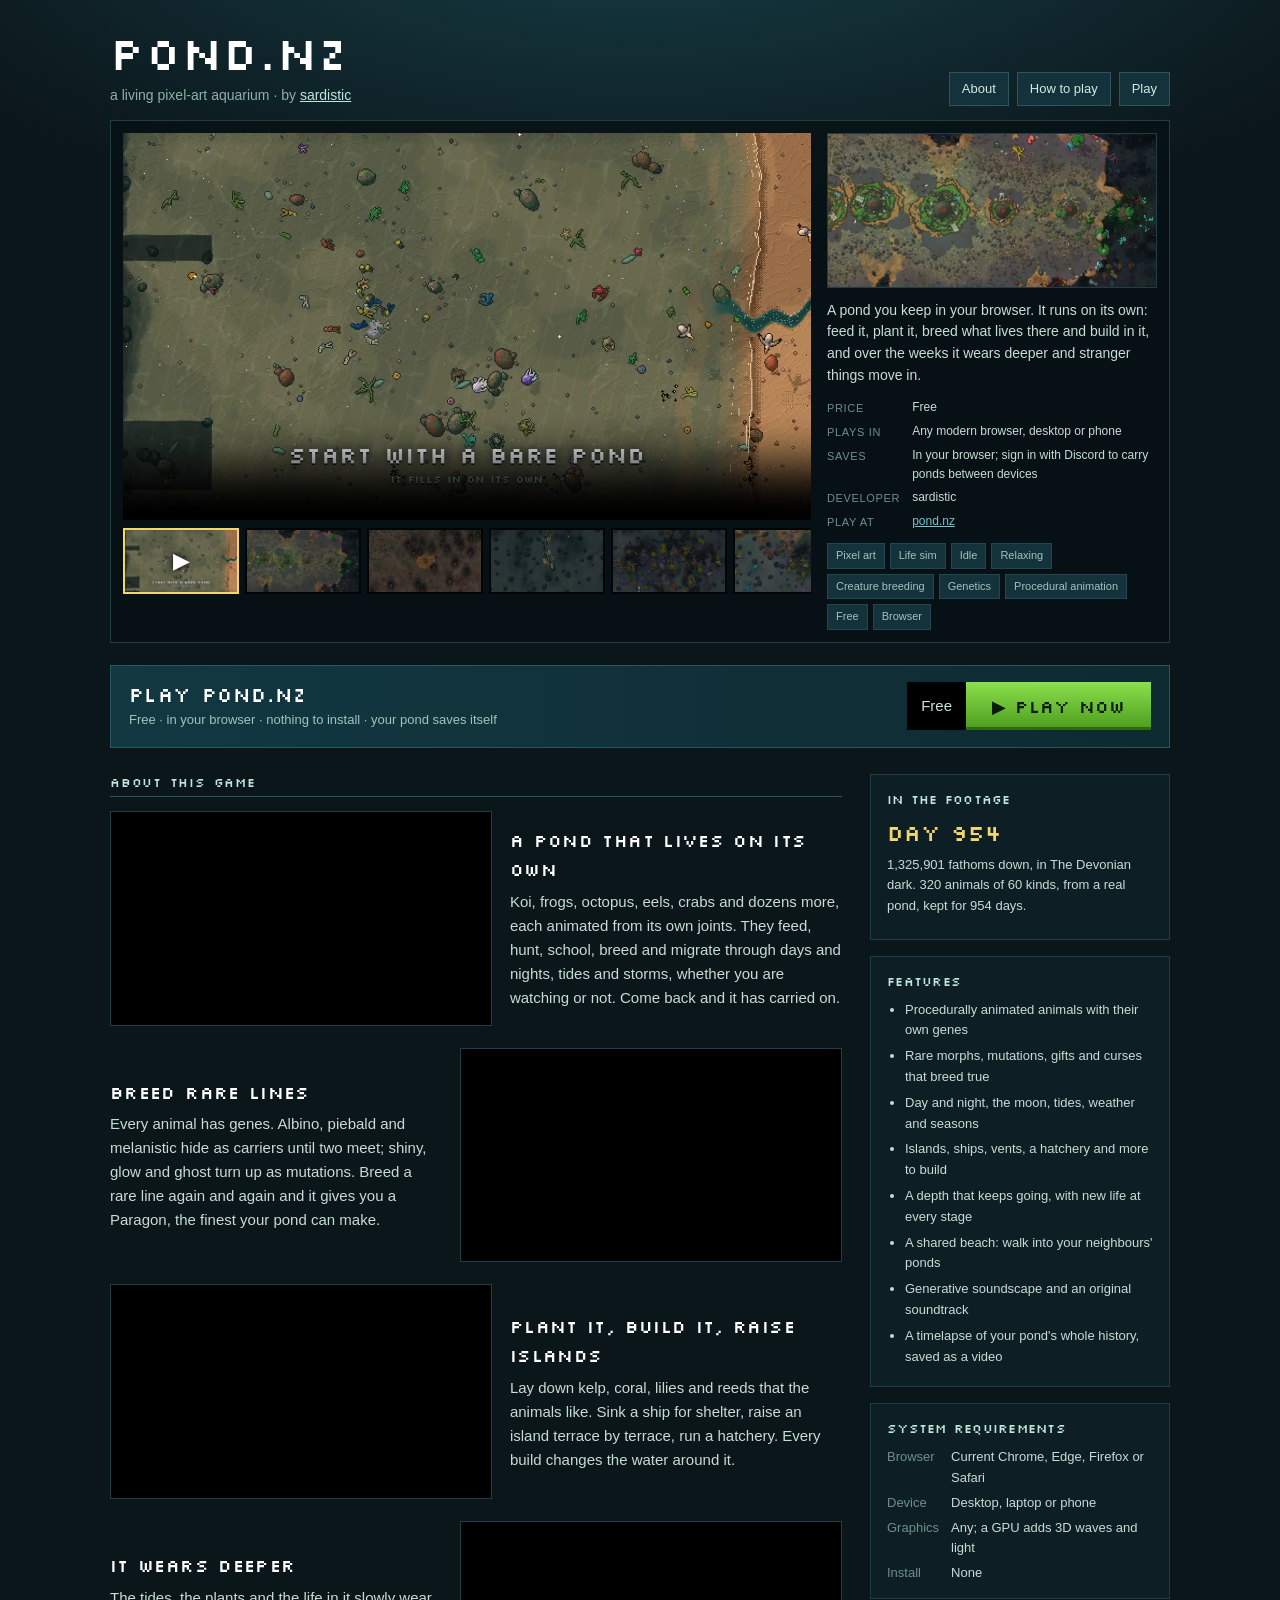
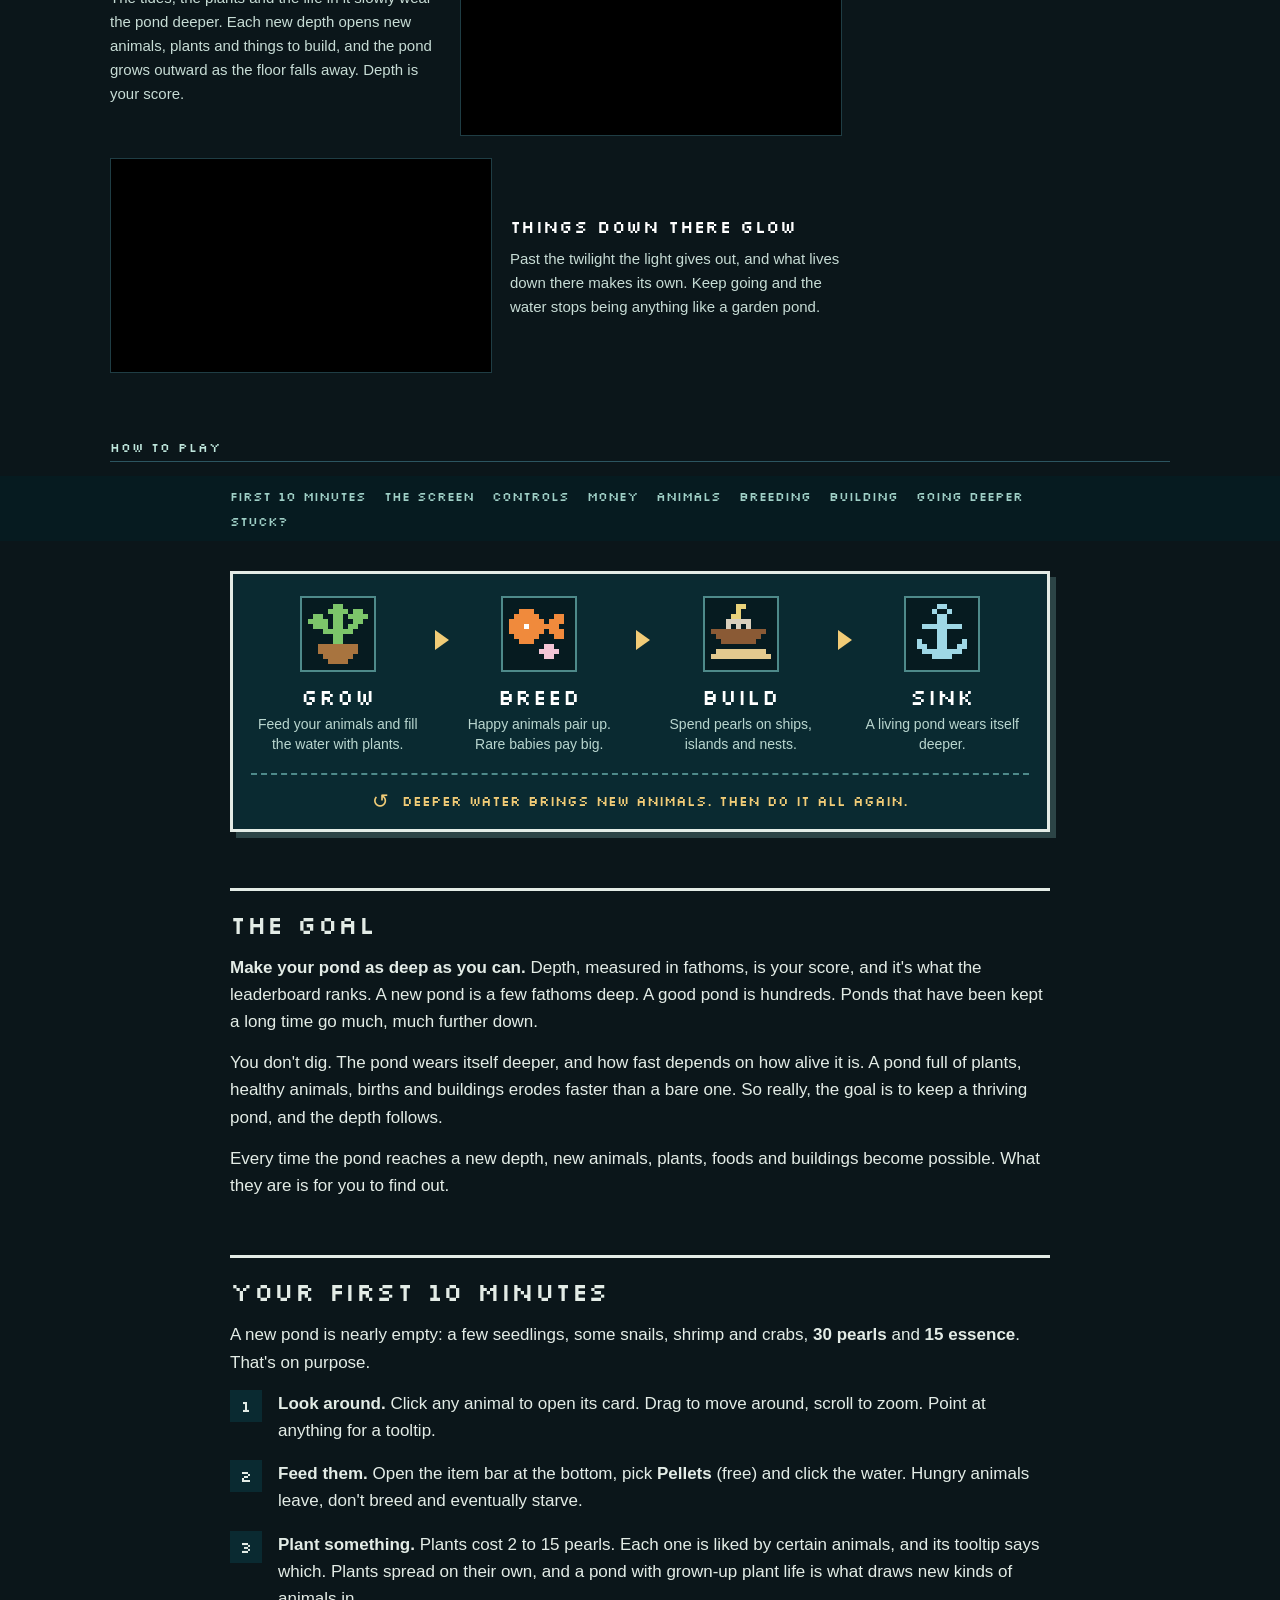
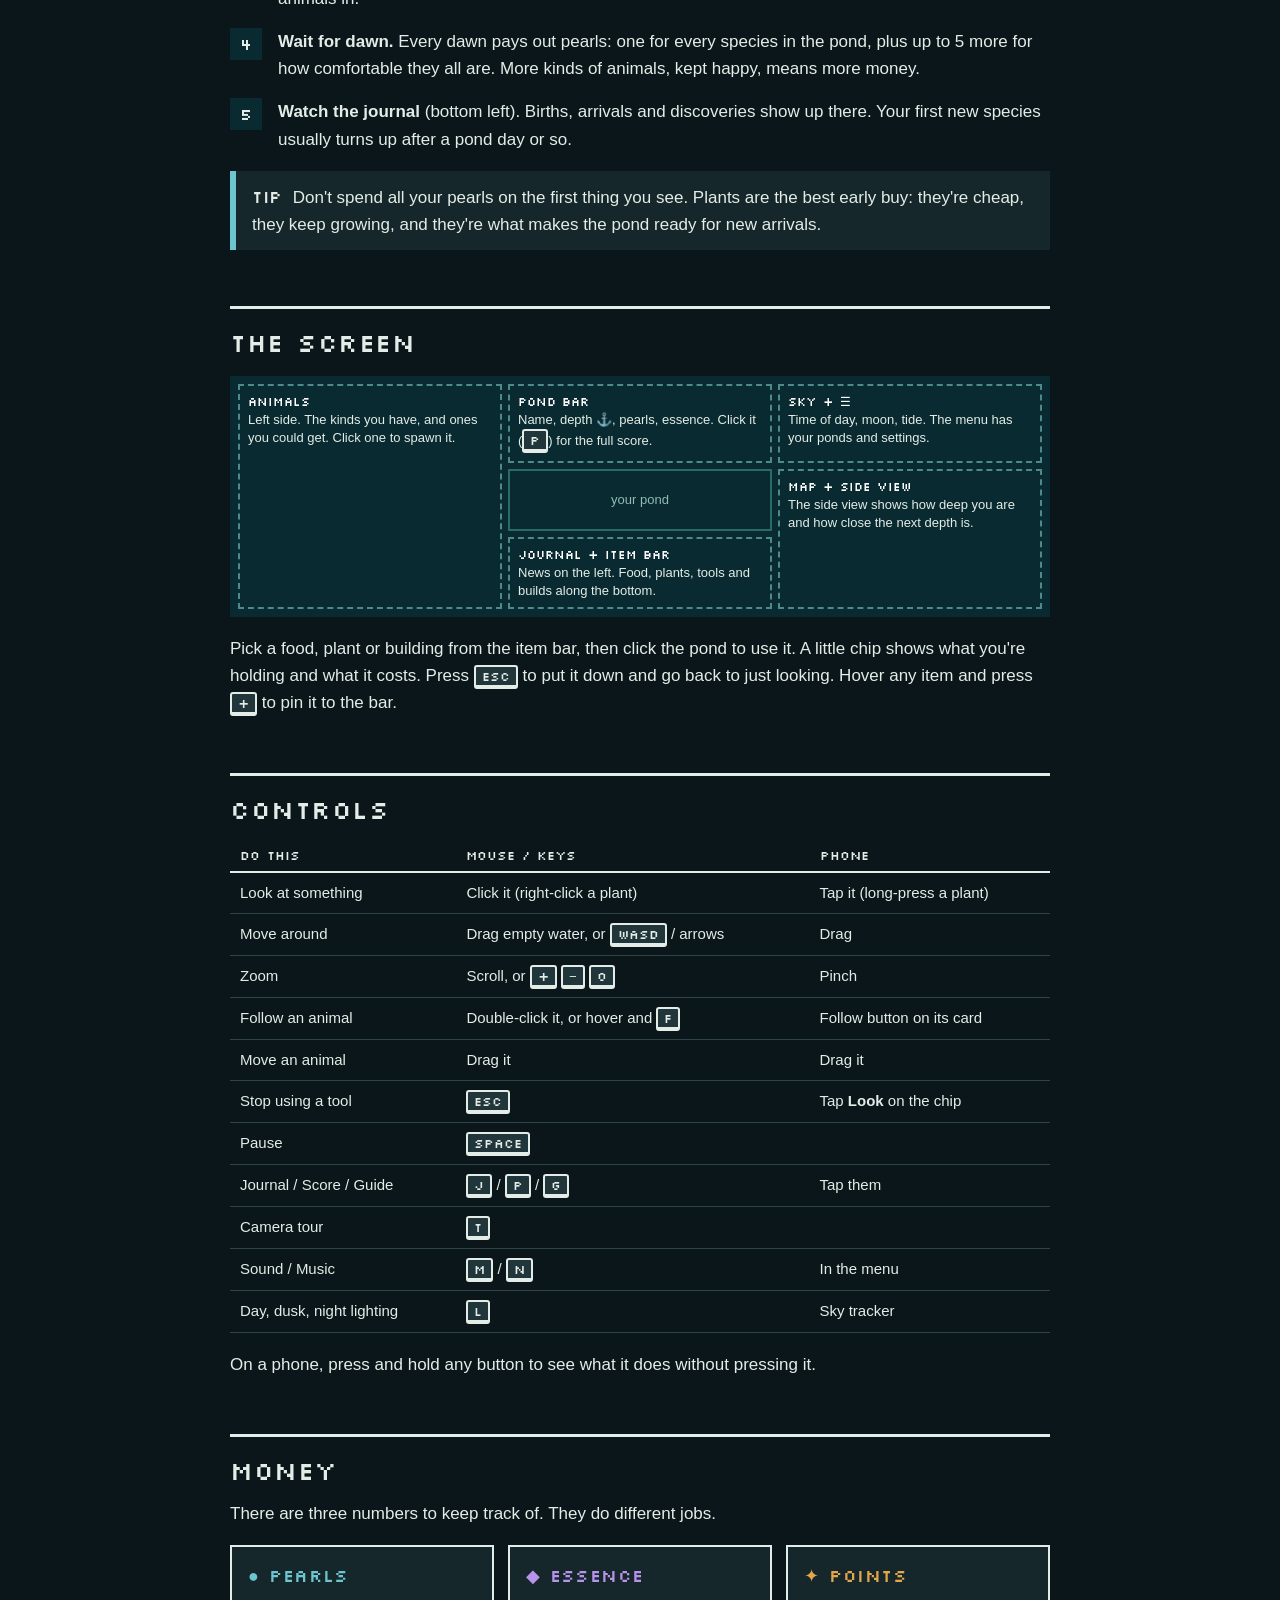
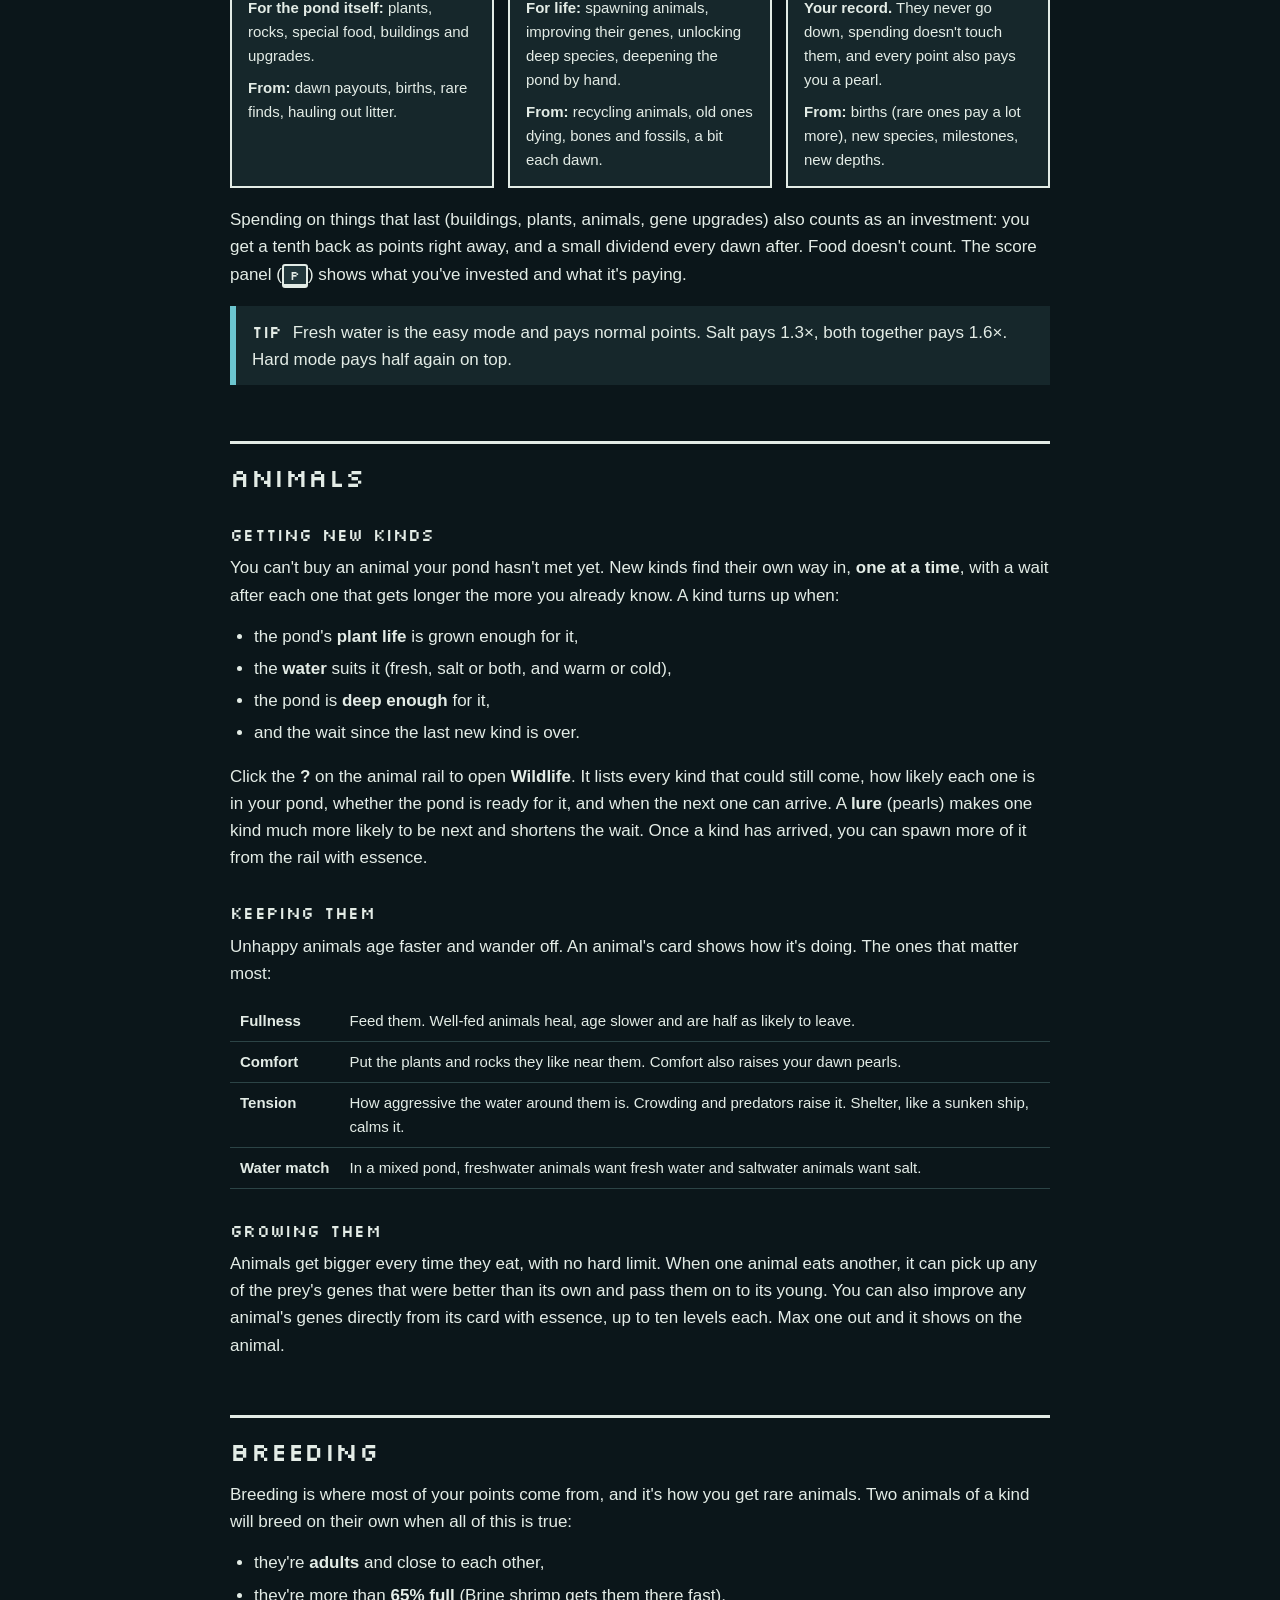
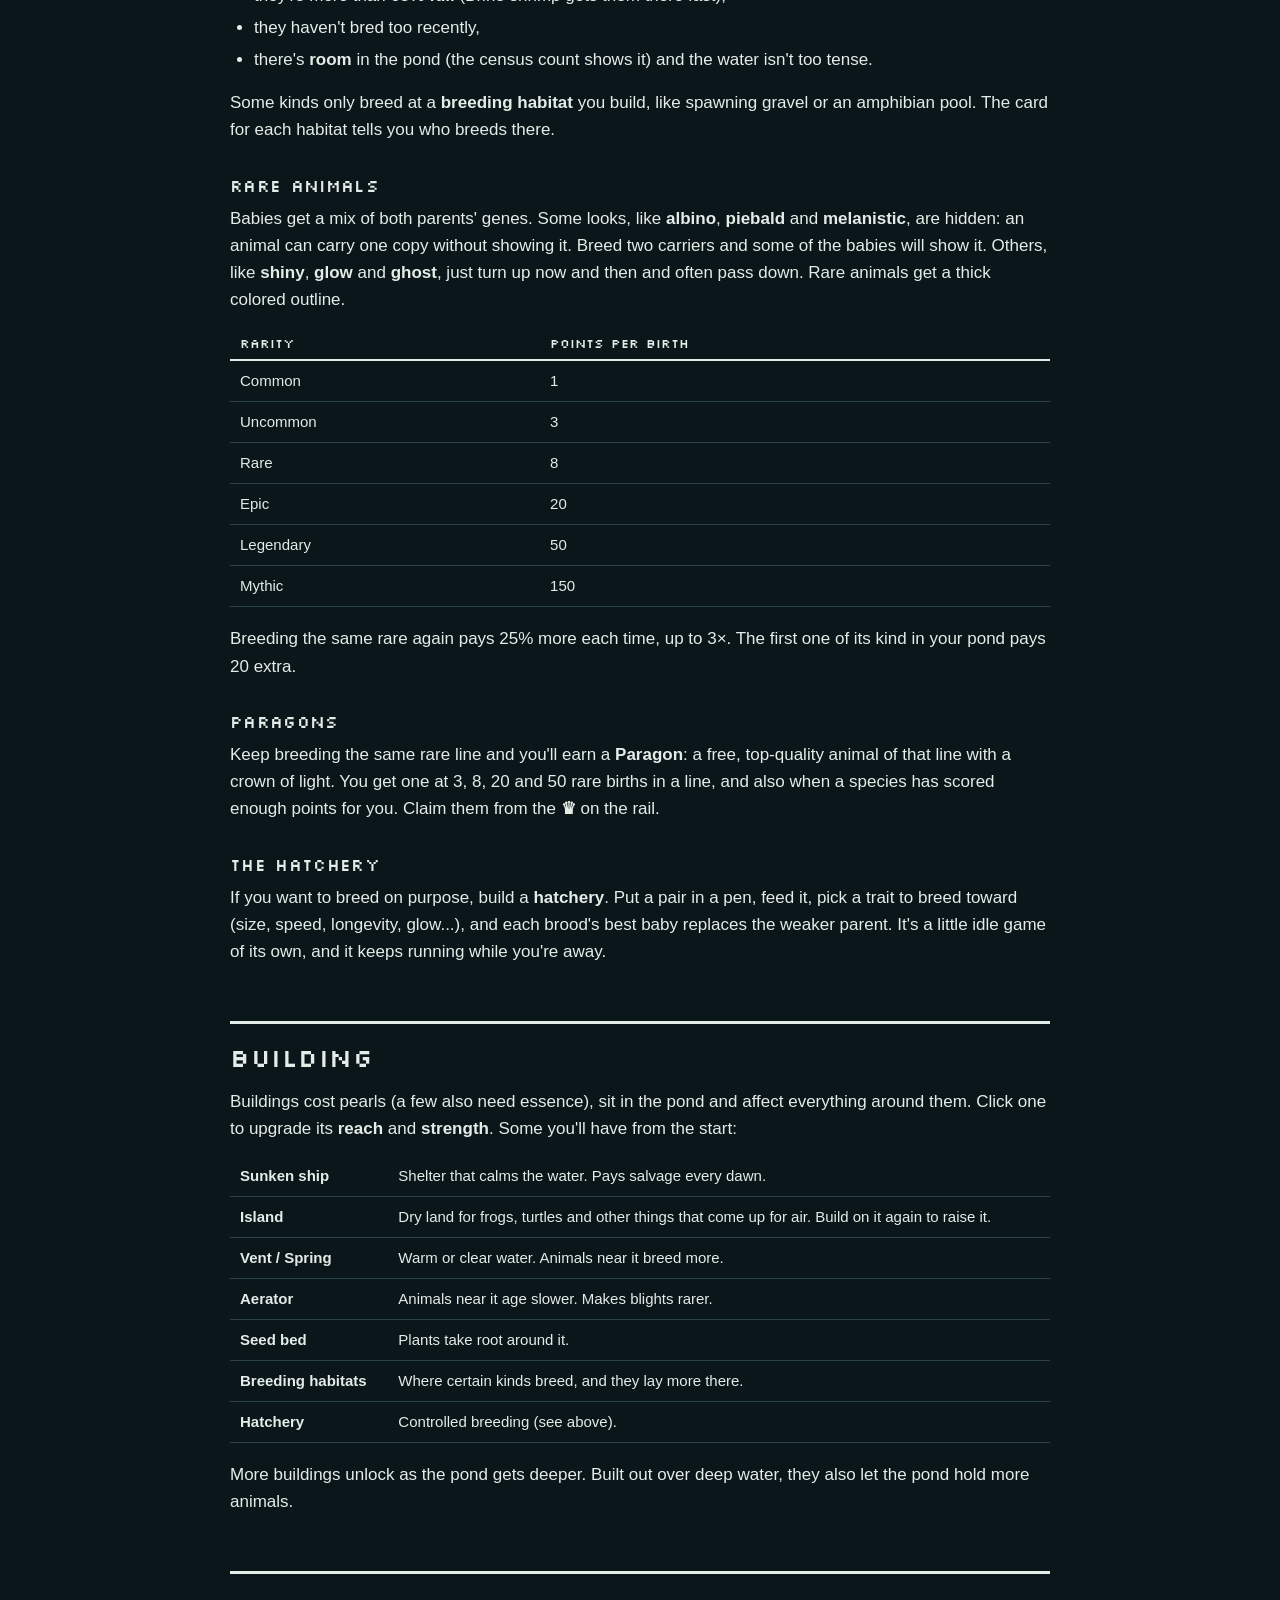
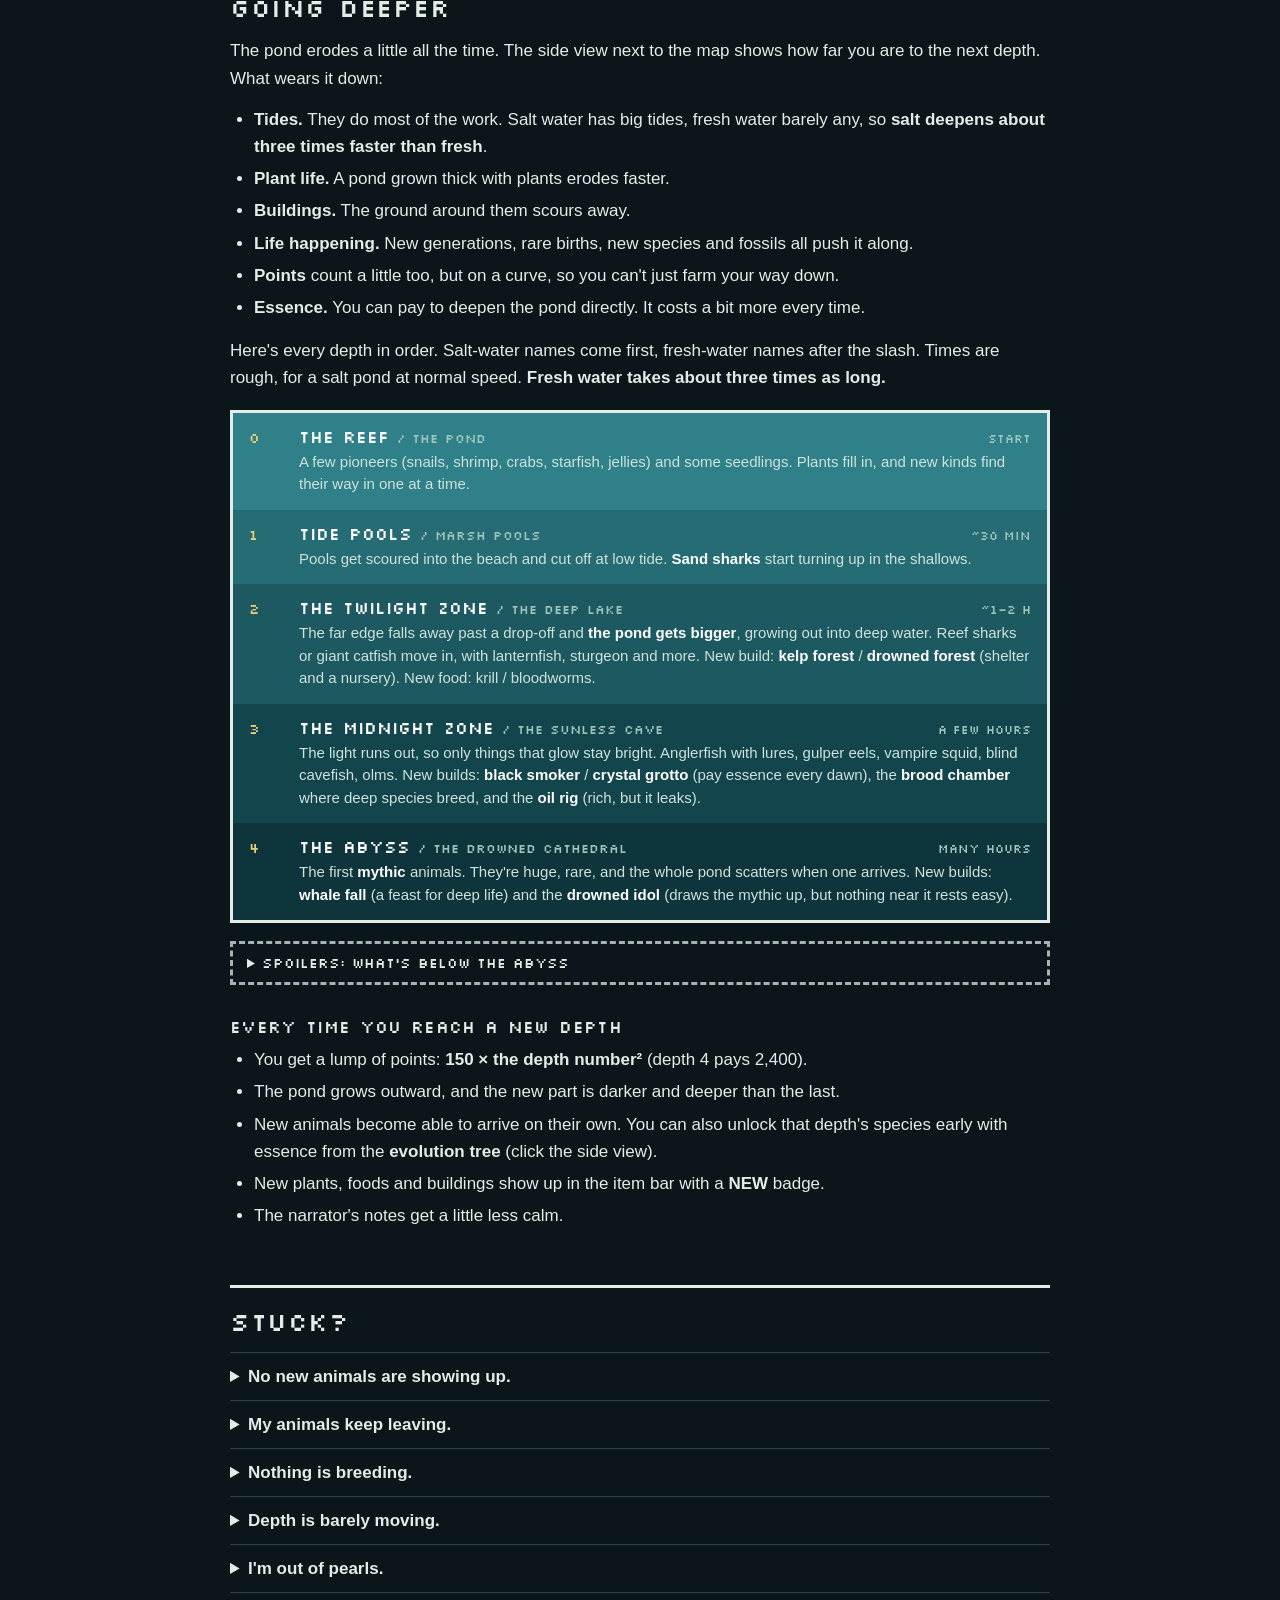
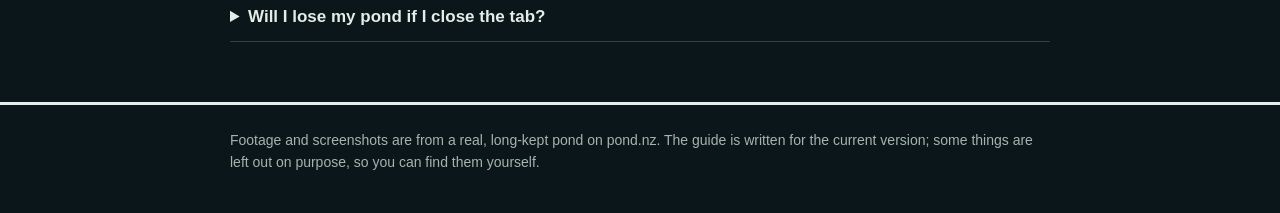
==== commit a49999da: "Keep the filmed pond's name out of the promo footage and the store page Interface shots hide the pon" ====
--- a/store/index.html
+++ b/store/index.html
@@ -198,7 +198,7 @@
 <div class="store">
 <header class="store-head">
   <div><h1>pond.nz</h1><div class="by">a living pixel-art aquarium · by <a href="https://github.com/sardistic">sardistic</a></div></div>
-  <div class="links"><a class="chip" href="#about">About</a><a class="chip" href="#how">How to play</a><a class="chip" href="https://pond.nz/thomas-pond">Watch Thomas-Pond</a></div>
+  <div class="links"><a class="chip" href="#about">About</a><a class="chip" href="#how">How to play</a><a class="chip" href="https://pond.nz">Play</a></div>
 </header>
 
 <section class="hero" aria-label="Trailer and screenshots">
@@ -224,10 +224,6 @@
   <div><h2>Play pond.nz</h2><p>Free · in your browser · nothing to install · your pond saves itself</p></div>
   <div class="act"><span class="price">Free</span><a class="play" href="https://pond.nz">▶ Play now</a></div>
 </section>
-<section class="buy alt" aria-label="Watch a pond">
-  <div><h2>Watch Thomas-Pond</h2><p>The pond in this footage: day 954, The Devonian dark, 1,325,901 fathoms deep, 321 animals of 60 kinds. Look only.</p></div>
-  <div class="act"><a class="play" href="https://pond.nz/thomas-pond">▶ Watch</a></div>
-</section>
 
 <div class="cols">
   <div>
@@ -239,7 +235,7 @@
 <div class="feature"><video src="media/loop-glow.mp4" muted loop playsinline autoplay preload="metadata" aria-label="Things down there glow"></video><div><h3>Things down there glow</h3><p>Past the twilight the light gives out, and what lives down there makes its own. Keep going and the water stops being anything like a garden pond.</p></div></div>
   </div>
   <aside>
-    <div class="aside-box"><h3>In the footage</h3><p class="big">Day 954</p><p>1,325,901 fathoms down, in The Devonian dark. 321 animals of 60 kinds, filmed from a saved copy of a real pond.</p></div>
+    <div class="aside-box"><h3>In the footage</h3><p class="big">Day 954</p><p>1,325,901 fathoms down, in The Devonian dark. 320 animals of 60 kinds, from a real pond, kept for 954 days.</p></div>
     <div class="aside-box"><h3>Features</h3><ul>
       <li>Procedurally animated animals with their own genes</li>
       <li>Rare morphs, mutations, gifts and curses that breed true</li>
@@ -456,7 +452,7 @@
 
 </main>
 
-<footer><div class="wrap">Footage and screenshots are from Thomas-Pond, a real pond on pond.nz, filmed from a saved copy. The guide is written for the current version; some things are left out on purpose, so you can find them yourself.</div></footer>
+<footer><div class="wrap">Footage and screenshots are from a real, long-kept pond on pond.nz. The guide is written for the current version; some things are left out on purpose, so you can find them yourself.</div></footer>
 <script src="store.js"></script>
 </body>
 </html>
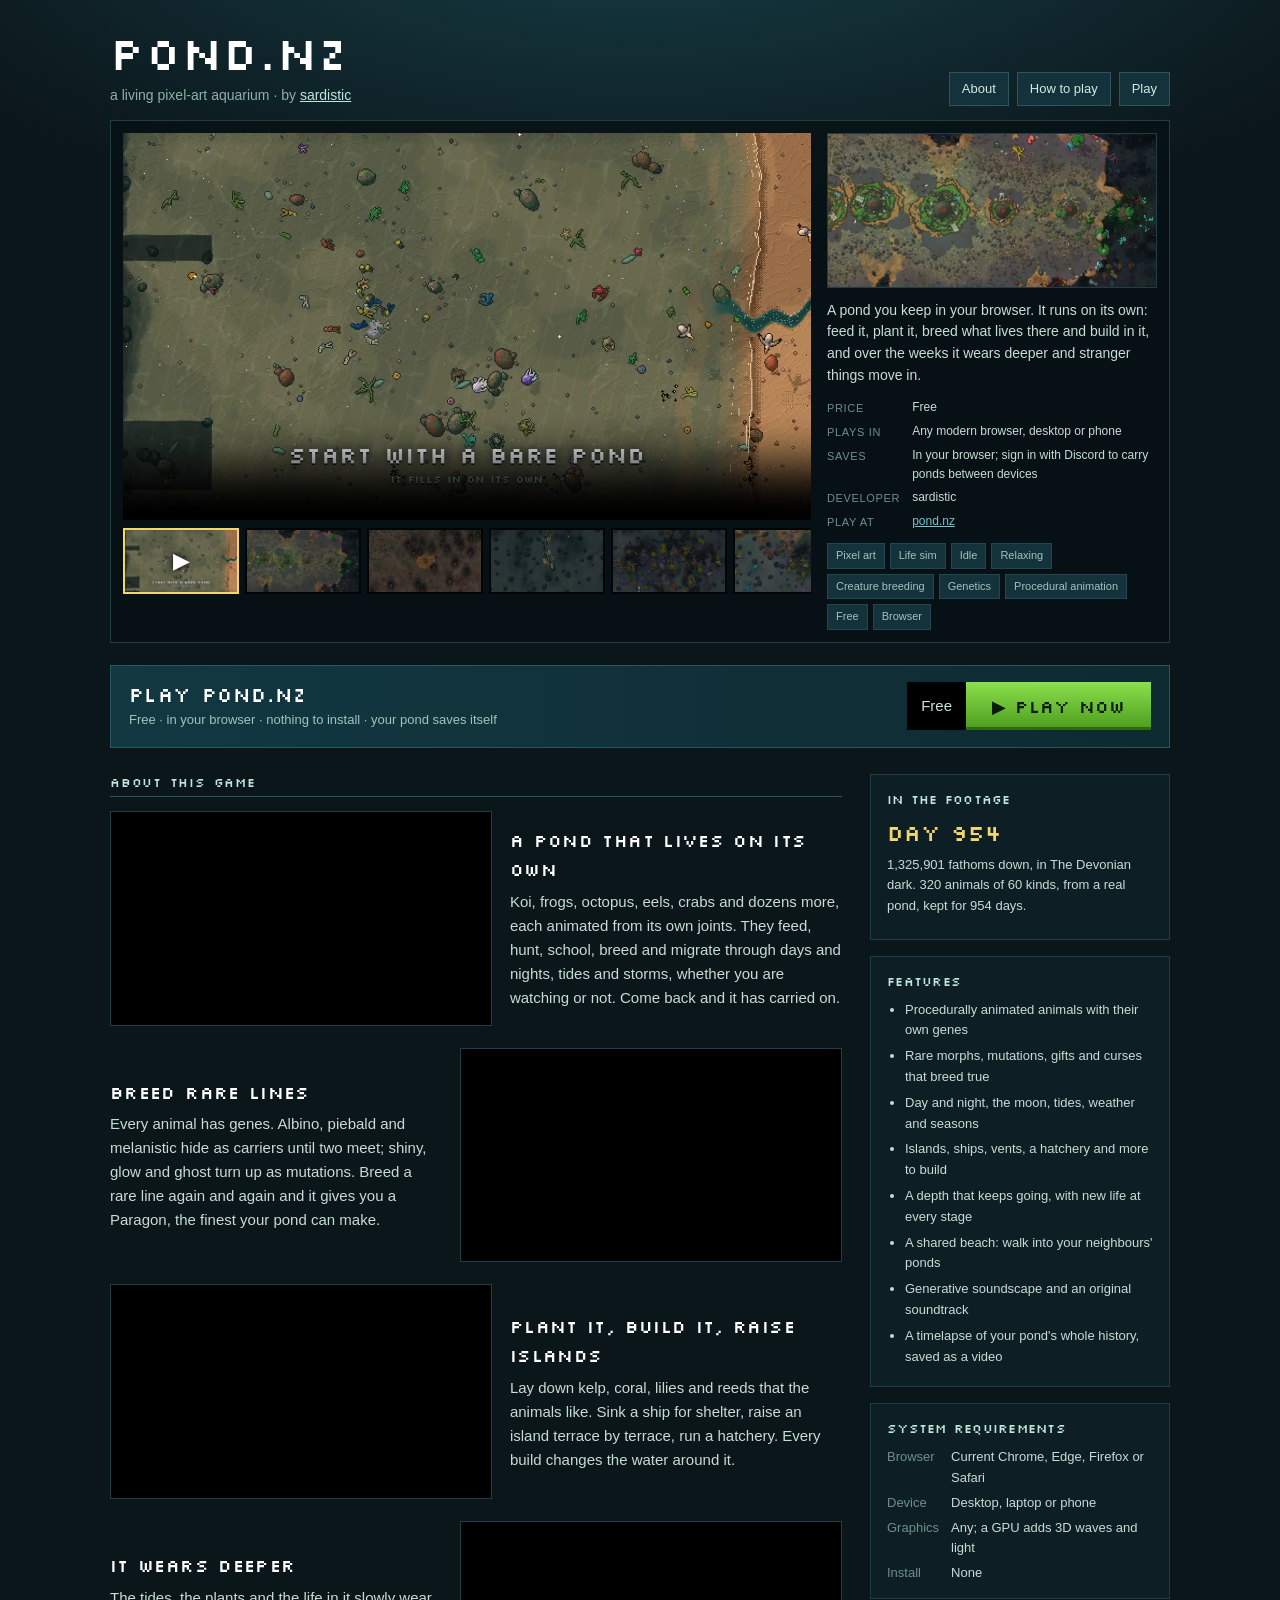
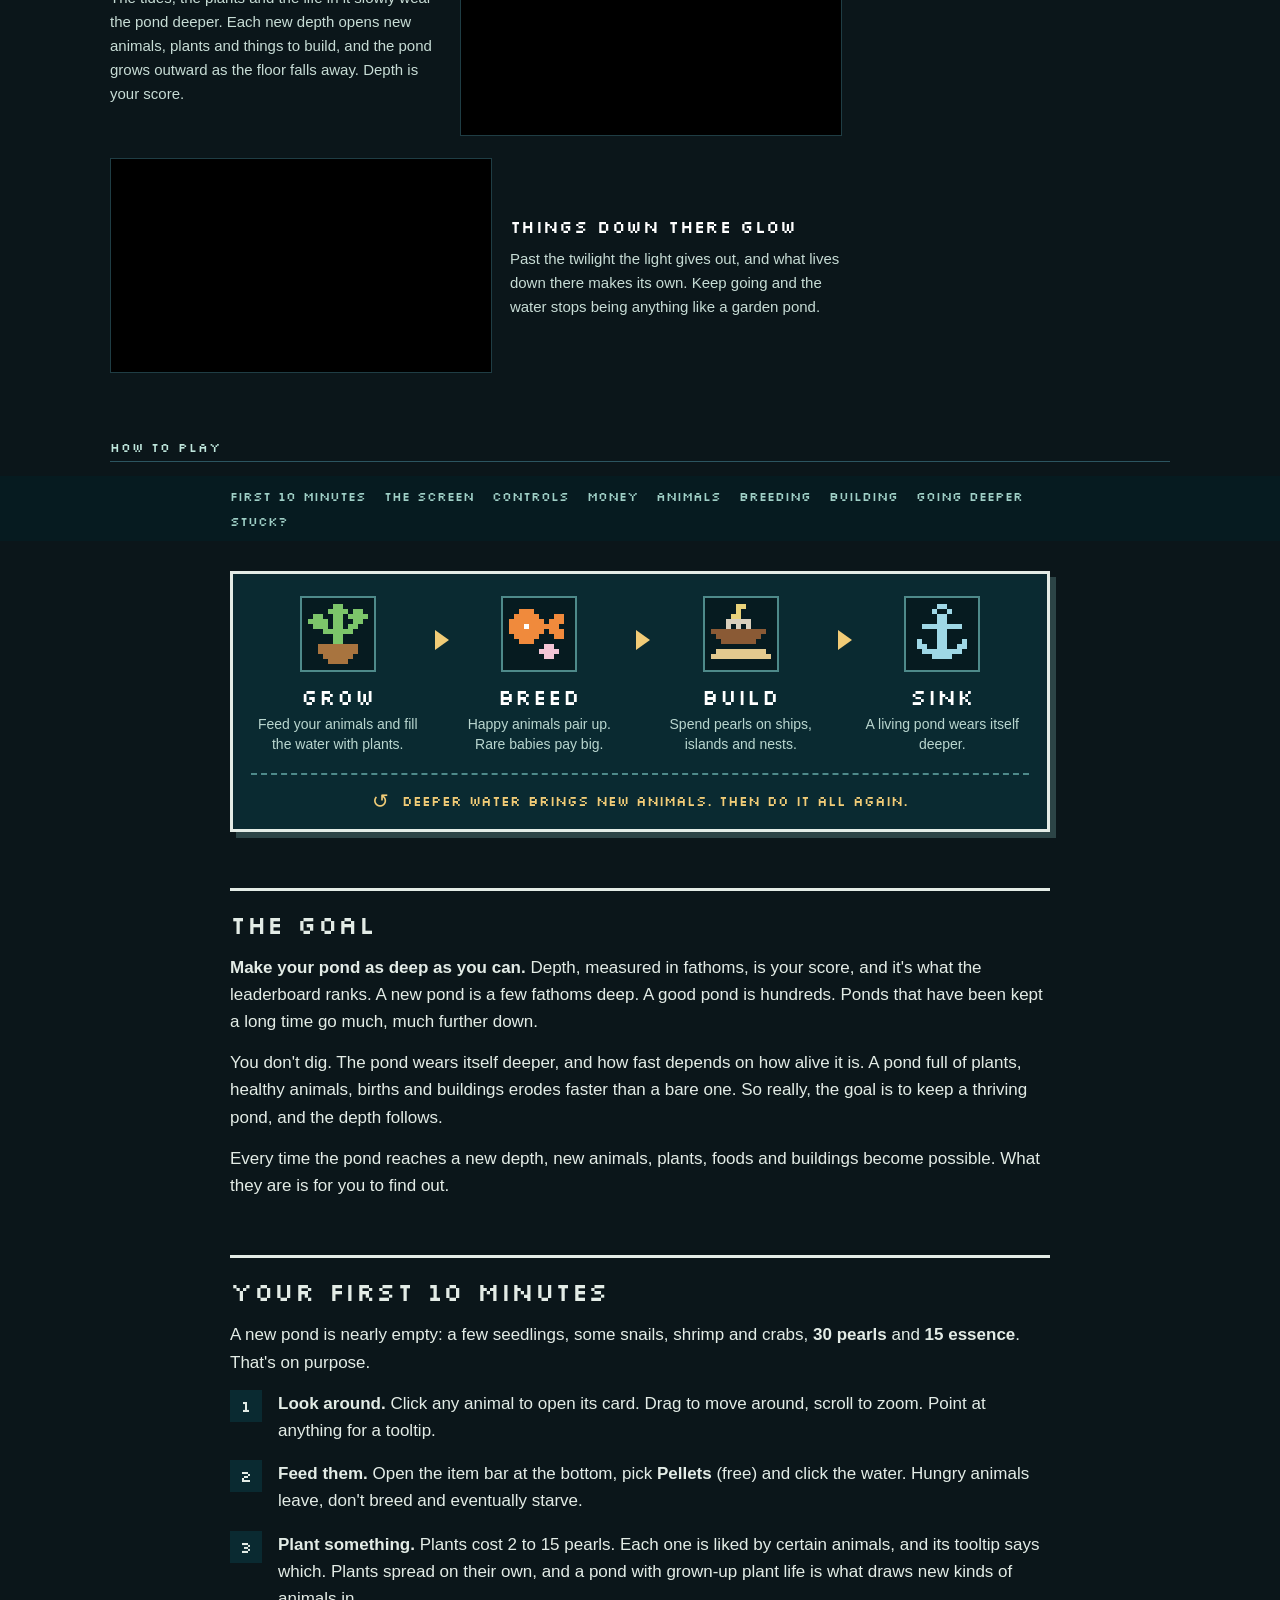
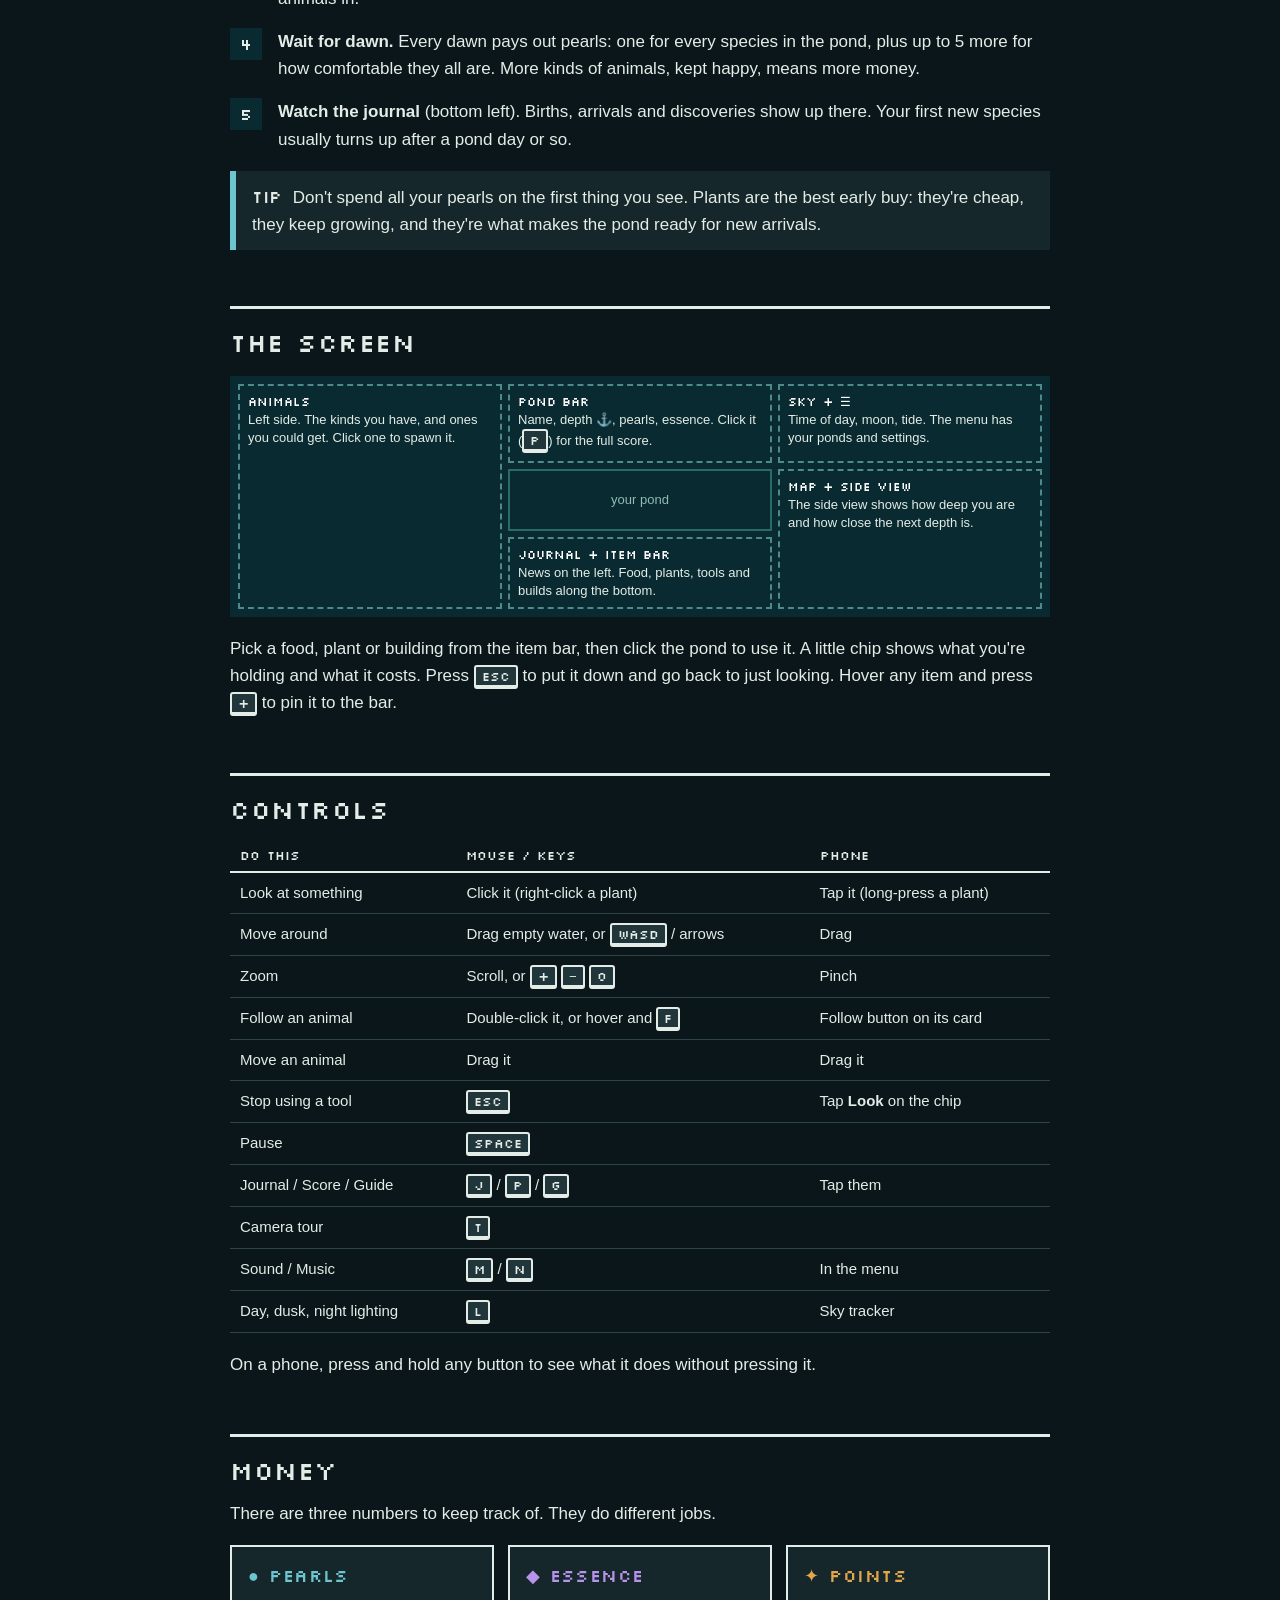
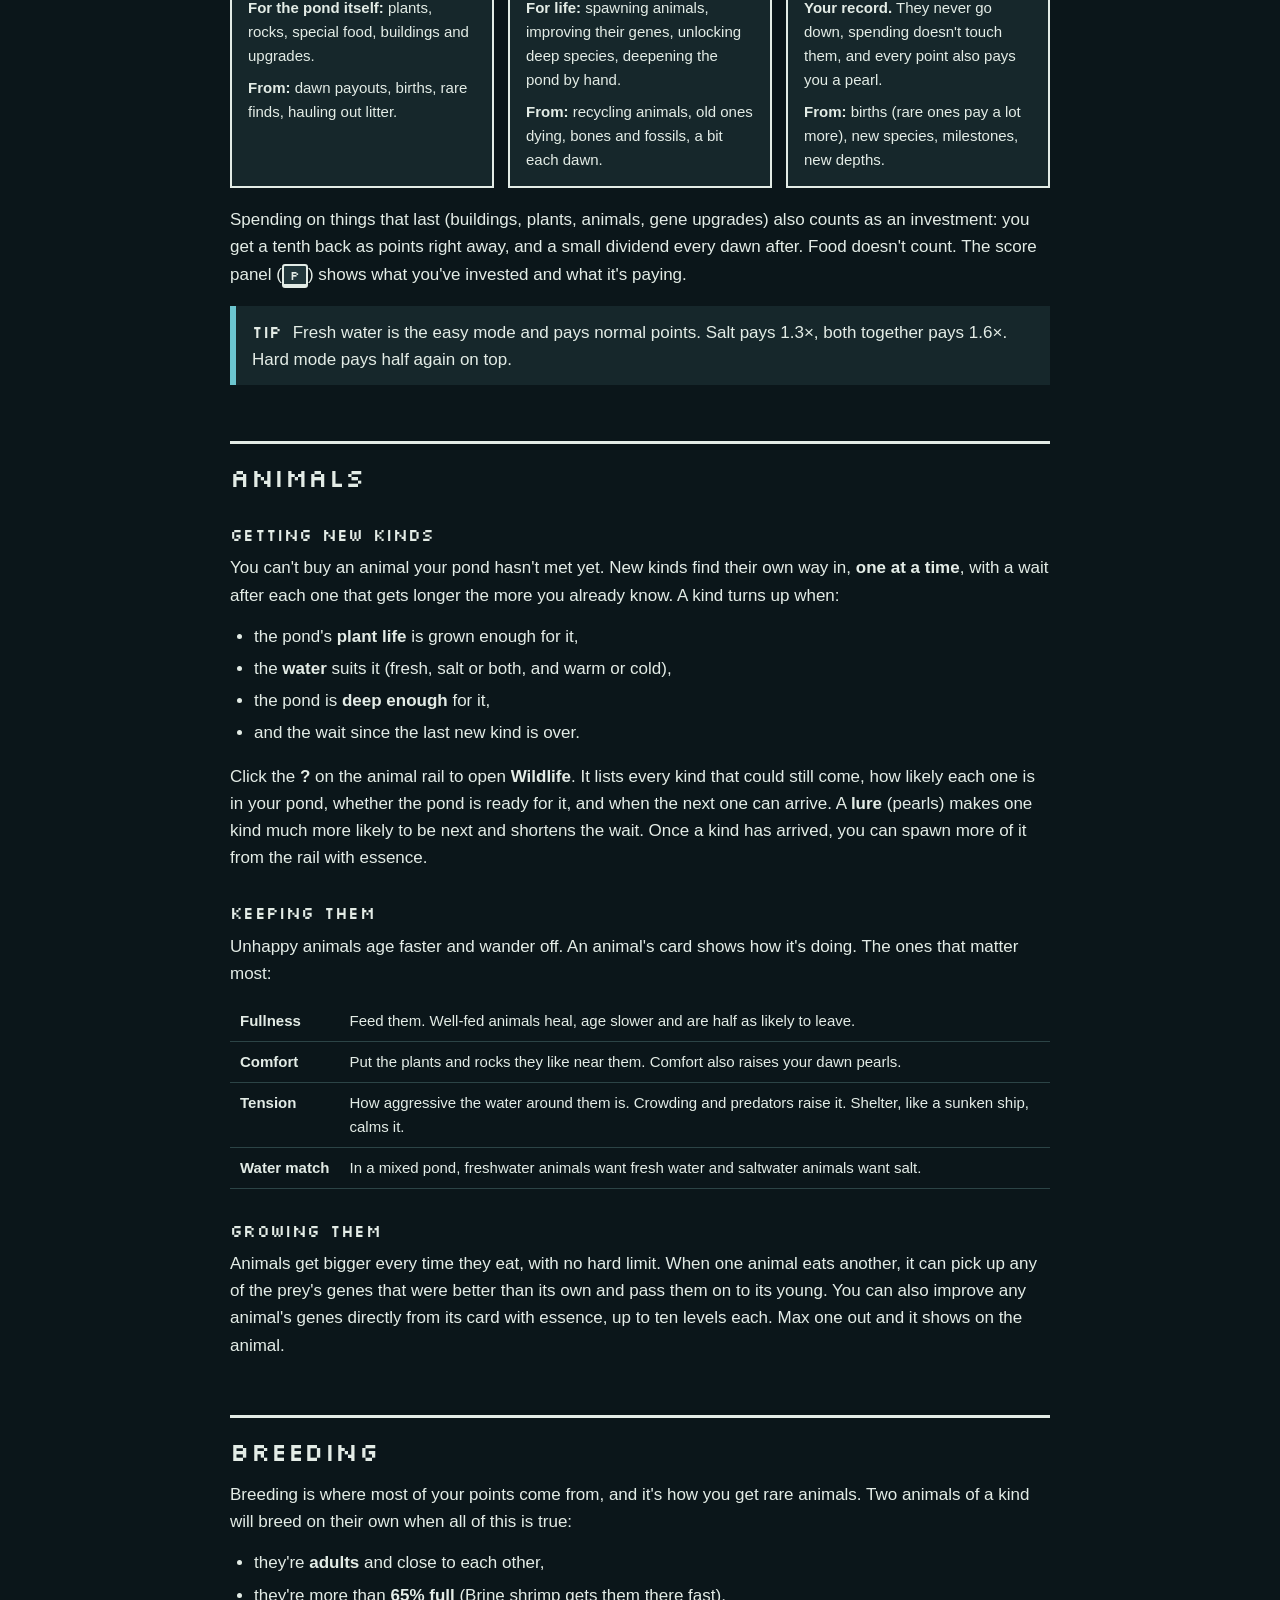
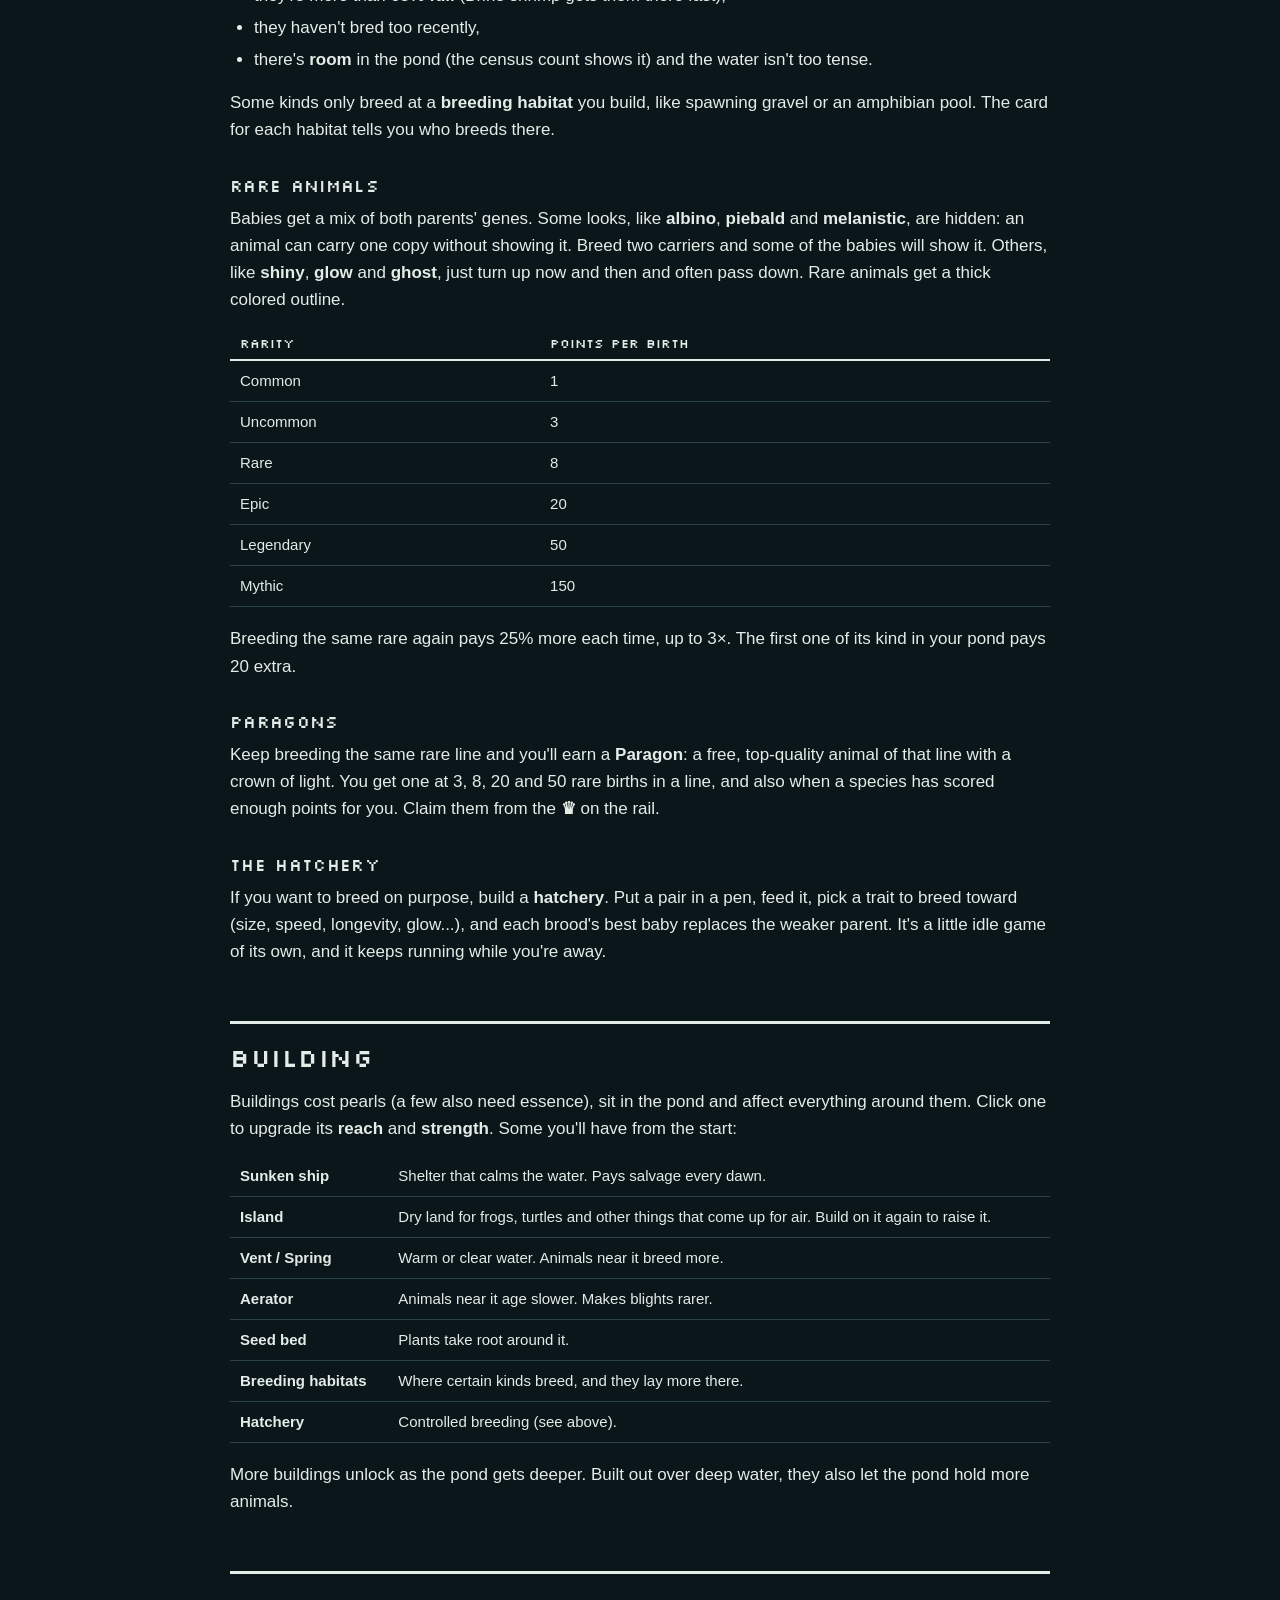
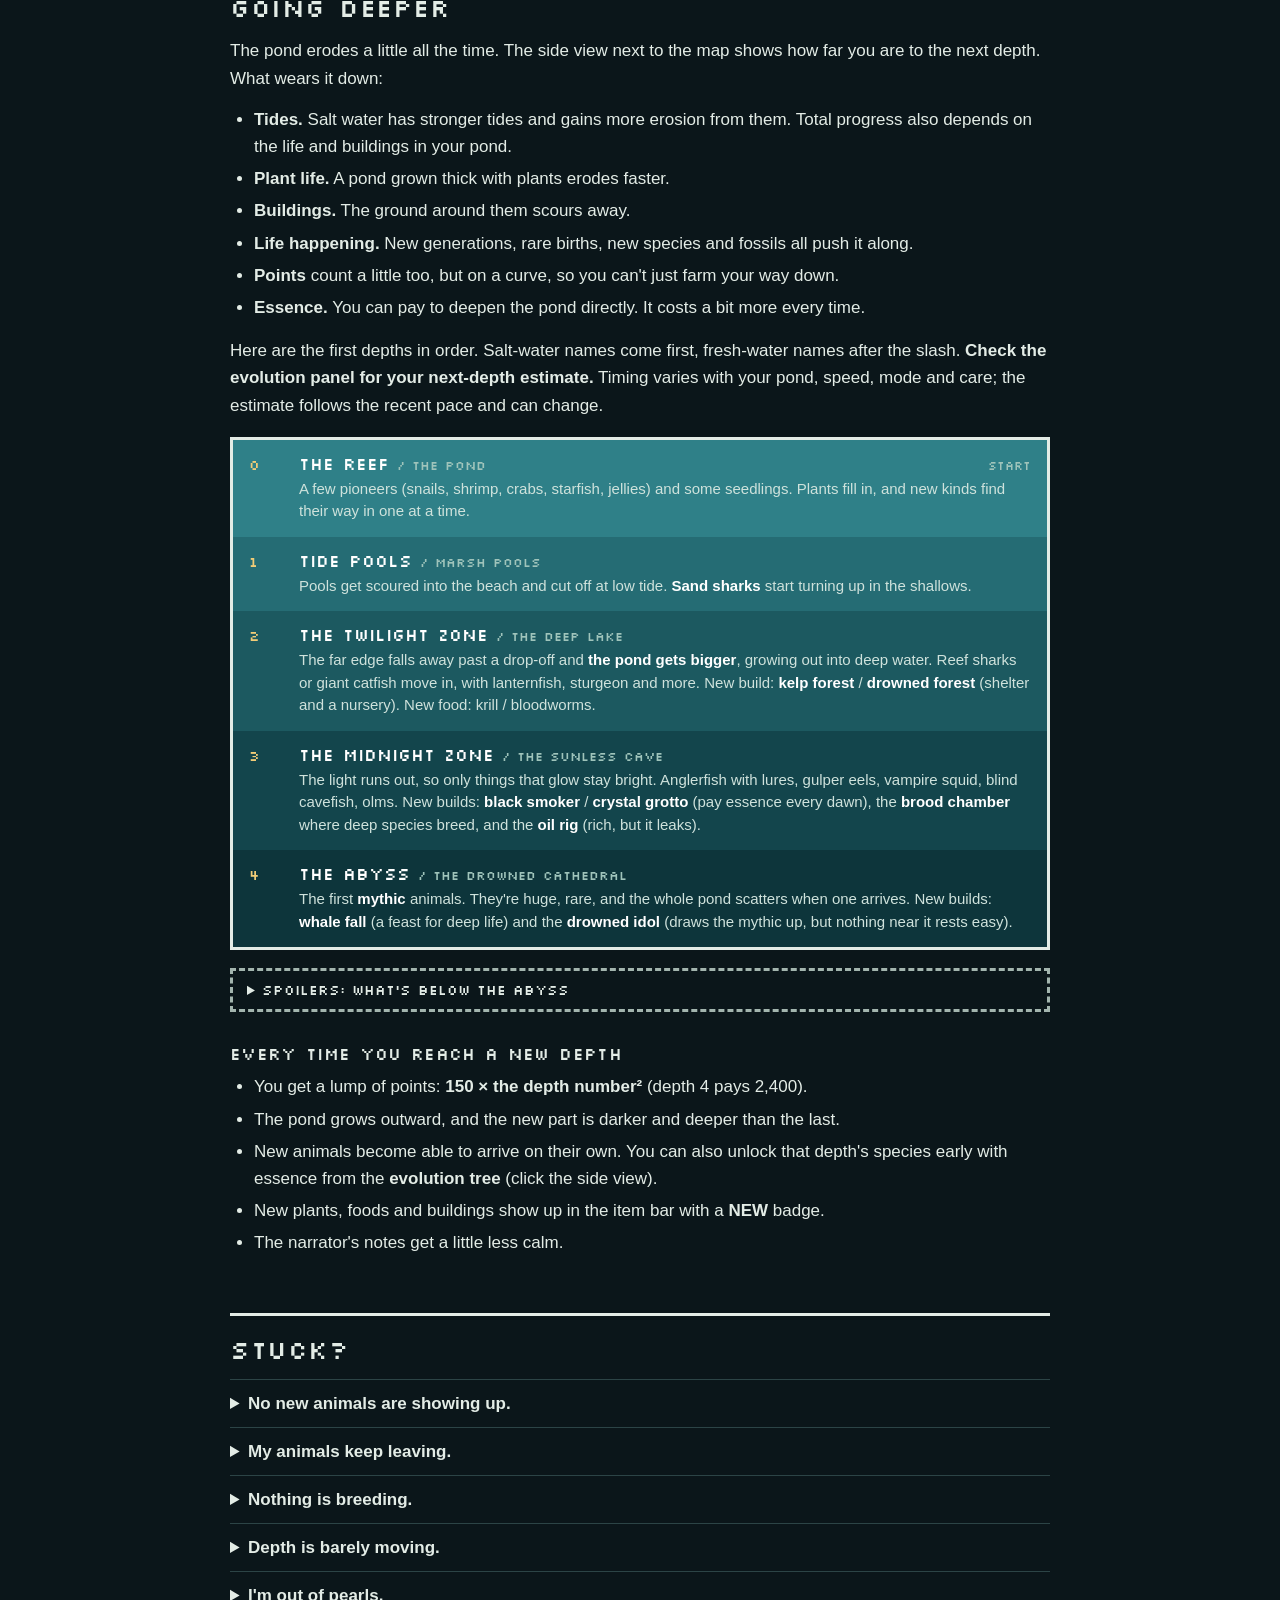
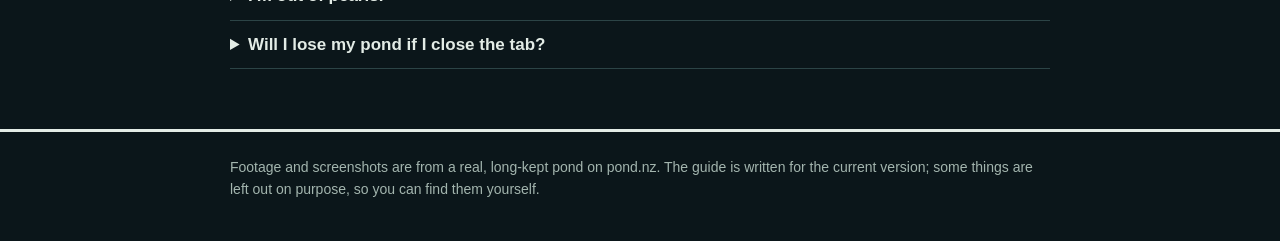
==== commit dd44d1d1: "Measure early progression and correct next-depth estimates" ====
--- a/store/index.html
+++ b/store/index.html
@@ -407,24 +407,24 @@
 <h2 id="depth">Going deeper</h2>
 <p>The pond erodes a little all the time. The side view next to the map shows how far you are to the next depth. What wears it down:</p>
 <ul>
-  <li><b>Tides.</b> They do most of the work. Salt water has big tides, fresh water barely any, so <b>salt deepens about three times faster than fresh</b>.</li>
+  <li><b>Tides.</b> Salt water has stronger tides and gains more erosion from them. Total progress also depends on the life and buildings in your pond.</li>
   <li><b>Plant life.</b> A pond grown thick with plants erodes faster.</li>
   <li><b>Buildings.</b> The ground around them scours away.</li>
   <li><b>Life happening.</b> New generations, rare births, new species and fossils all push it along.</li>
   <li><b>Points</b> count a little too, but on a curve, so you can't just farm your way down.</li>
   <li><b>Essence.</b> You can pay to deepen the pond directly. It costs a bit more every time.</li>
 </ul>
-<p>Here's every depth in order. Salt-water names come first, fresh-water names after the slash. Times are rough, for a salt pond at normal speed. <b>Fresh water takes about three times as long.</b></p>
+<p>Here are the first depths in order. Salt-water names come first, fresh-water names after the slash. <b>Check the evolution panel for your next-depth estimate.</b> Timing varies with your pond, speed, mode and care; the estimate follows the recent pace and can change.</p>
 <ol class="dive">
   <li class="tier" style="background:#2f8088"><div class="t-head"><span class="t-num">0</span><span class="t-name">The reef<i>/ The pond</i></span><span class="t-when">start</span></div><div class="t-body">A few pioneers (snails, shrimp, crabs, starfish, jellies) and some seedlings. Plants fill in, and new kinds find their way in one at a time.</div></li>
-  <li class="tier" style="background:#256c74"><div class="t-head"><span class="t-num">1</span><span class="t-name">Tide pools<i>/ Marsh pools</i></span><span class="t-when">~30 min</span></div><div class="t-body">Pools get scoured into the beach and cut off at low tide. <b>Sand sharks</b> start turning up in the shallows.</div></li>
-  <li class="tier" style="background:#1c5960"><div class="t-head"><span class="t-num">2</span><span class="t-name">The twilight zone<i>/ The deep lake</i></span><span class="t-when">~1–2 h</span></div><div class="t-body">The far edge falls away past a drop-off and <b>the pond gets bigger</b>, growing out into deep water. Reef sharks or giant catfish move in, with lanternfish, sturgeon and more. New build: <b>kelp forest</b> / <b>drowned forest</b> (shelter and a nursery). New food: krill / bloodworms.</div></li>
-  <li class="tier" style="background:#13454c"><div class="t-head"><span class="t-num">3</span><span class="t-name">The midnight zone<i>/ The sunless cave</i></span><span class="t-when">a few hours</span></div><div class="t-body">The light runs out, so only things that glow stay bright. Anglerfish with lures, gulper eels, vampire squid, blind cavefish, olms. New builds: <b>black smoker</b> / <b>crystal grotto</b> (pay essence every dawn), the <b>brood chamber</b> where deep species breed, and the <b>oil rig</b> (rich, but it leaks).</div></li>
-  <li class="tier" style="background:#0d353b"><div class="t-head"><span class="t-num">4</span><span class="t-name">The abyss<i>/ The drowned cathedral</i></span><span class="t-when">many hours</span></div><div class="t-body">The first <b>mythic</b> animals. They're huge, rare, and the whole pond scatters when one arrives. New builds: <b>whale fall</b> (a feast for deep life) and the <b>drowned idol</b> (draws the mythic up, but nothing near it rests easy).</div></li>
+  <li class="tier" style="background:#256c74"><div class="t-head"><span class="t-num">1</span><span class="t-name">Tide pools<i>/ Marsh pools</i></span></div><div class="t-body">Pools get scoured into the beach and cut off at low tide. <b>Sand sharks</b> start turning up in the shallows.</div></li>
+  <li class="tier" style="background:#1c5960"><div class="t-head"><span class="t-num">2</span><span class="t-name">The twilight zone<i>/ The deep lake</i></span></div><div class="t-body">The far edge falls away past a drop-off and <b>the pond gets bigger</b>, growing out into deep water. Reef sharks or giant catfish move in, with lanternfish, sturgeon and more. New build: <b>kelp forest</b> / <b>drowned forest</b> (shelter and a nursery). New food: krill / bloodworms.</div></li>
+  <li class="tier" style="background:#13454c"><div class="t-head"><span class="t-num">3</span><span class="t-name">The midnight zone<i>/ The sunless cave</i></span></div><div class="t-body">The light runs out, so only things that glow stay bright. Anglerfish with lures, gulper eels, vampire squid, blind cavefish, olms. New builds: <b>black smoker</b> / <b>crystal grotto</b> (pay essence every dawn), the <b>brood chamber</b> where deep species breed, and the <b>oil rig</b> (rich, but it leaks).</div></li>
+  <li class="tier" style="background:#0d353b"><div class="t-head"><span class="t-num">4</span><span class="t-name">The abyss<i>/ The drowned cathedral</i></span></div><div class="t-body">The first <b>mythic</b> animals. They're huge, rare, and the whole pond scatters when one arrives. New builds: <b>whale fall</b> (a feast for deep life) and the <b>drowned idol</b> (draws the mythic up, but nothing near it rests easy).</div></li>
 </ol>
 <details class="spoil"><summary>Spoilers: what's below the abyss</summary>
 <ol class="dive">
-  <li class="tier" style="background:#0a2a30"><div class="t-head"><span class="t-num">5</span><span class="t-name">The hadal trench<i>/ The flooded crypts</i></span><span class="t-when">days</span></div><div class="t-body">Snailfish, frilled sharks, brine pools and tube worms, or crypt eels and an ossuary. A canyon opens across the deep floor. New food: chum.</div></li>
+  <li class="tier" style="background:#0a2a30"><div class="t-head"><span class="t-num">5</span><span class="t-name">The hadal trench<i>/ The flooded crypts</i></span></div><div class="t-body">Snailfish, frilled sharks, brine pools and tube worms, or crypt eels and an ossuary. A canyon opens across the deep floor. New food: chum.</div></li>
   <li class="tier" style="background:#092328"><div class="t-head"><span class="t-num">6</span><span class="t-name">The black below<i>/ The roots of the world</i></span></div><div class="t-body">Siphonophores like lit necklaces, giant squid. The spire of teeth / root cathedral. Lure lanterns.</div></li>
   <li class="tier" style="background:#0b2420"><div class="t-head"><span class="t-num">7</span><span class="t-name">The drowned city<i>/ The sunken city</i></span></div><div class="t-body">The Deep Ones walk the streets. The Cyclopean gate (one per pond, and vast). Offerings for the marked. <b>Corruption</b>, a fourth currency that comes from marked animals, matters a lot down here.</div></li>
   <li class="tier" style="background:#1c0f18"><div class="t-head"><span class="t-num">8</span><span class="t-name">The dreaming dark</span></div><div class="t-body">The Sleeper's cradle, very expensive, and the Sleeper itself.</div></li>
